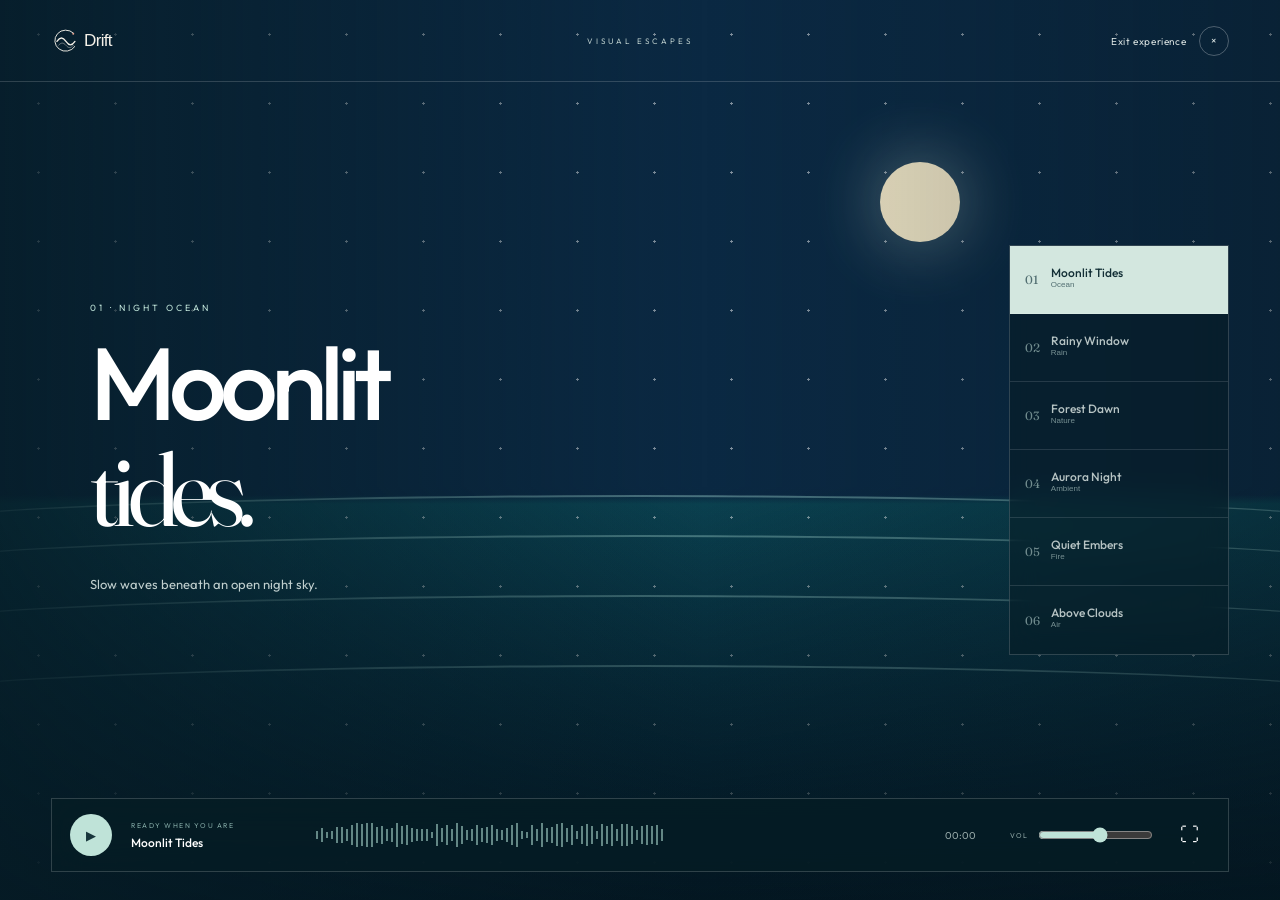
==== html/visuals.html @ d445bed1 "Fix Visual Escape controls and capitalize Drift branding" ====
<!doctype html>
<html lang="en">
<head>
  <meta charset="UTF-8" />
  <meta name="viewport" content="width=device-width, initial-scale=1" />
  <meta name="theme-color" content="#071f27" />
  <title>Visual Escapes — Drift</title>
  <meta name="description" content="Immersive moving scenes paired with calming generative audio." />
  <link rel="icon" href="../assets/drift-mark.svg" type="image/svg+xml" />
  <link rel="preconnect" href="https://fonts.googleapis.com">
  <link rel="preconnect" href="https://fonts.gstatic.com" crossorigin>
  <link href="https://fonts.googleapis.com/css2?family=Fraunces:opsz,wght@9..144,400;9..144,500&family=Outfit:wght@400;500;600&display=swap" rel="stylesheet">
  <link rel="stylesheet" href="../css/visuals.css?v=2" />
</head>
<body>
  <main class="escape" id="escape">
    <div class="scene ocean active" data-scene="ocean"><div class="moon"></div><div class="sea"><i></i><i></i><i></i><i></i></div><div class="stars"></div></div>
    <div class="scene rain" data-scene="rain"><div class="window"></div><div class="rainfall"></div><div class="lamp"></div></div>
    <div class="scene forest" data-scene="forest"><div class="sun"></div><div class="trees back"></div><div class="trees front"></div><div class="mist"></div></div>
    <div class="scene aurora" data-scene="aurora"><div class="aurora-band a1"></div><div class="aurora-band a2"></div><div class="mountains"></div></div>
    <div class="scene embers" data-scene="embers"><div class="fire"><i></i><i></i><i></i></div><div class="sparks"></div></div>
    <div class="scene clouds" data-scene="clouds"><div class="cloud c1"></div><div class="cloud c2"></div><div class="cloud c3"></div></div>
    <div class="scene-shade"></div>

    <header>
      <a href="index.html" class="logo"><img src="../assets/drift-logo.svg" alt="Drift" /></a>
      <span class="page-label">VISUAL ESCAPES</span>
      <a href="index.html#library" class="exit">Exit experience <span>×</span></a>
    </header>

    <section class="scene-copy">
      <span class="eyebrow" id="sceneNumber">01 · NIGHT OCEAN</span>
      <h1 id="sceneTitle">Moonlit<br><em>tides.</em></h1>
      <p id="sceneDescription">Slow waves beneath an open night sky.</p>
    </section>

    <aside class="scene-picker" aria-label="Choose a visual escape">
      <button class="scene-option active" data-target="ocean"><span>01</span><strong>Moonlit Tides</strong><small>Ocean</small></button>
      <button class="scene-option" data-target="rain"><span>02</span><strong>Rainy Window</strong><small>Rain</small></button>
      <button class="scene-option" data-target="forest"><span>03</span><strong>Forest Dawn</strong><small>Nature</small></button>
      <button class="scene-option" data-target="aurora"><span>04</span><strong>Aurora Night</strong><small>Ambient</small></button>
      <button class="scene-option" data-target="embers"><span>05</span><strong>Quiet Embers</strong><small>Fire</small></button>
      <button class="scene-option" data-target="clouds"><span>06</span><strong>Above Clouds</strong><small>Air</small></button>
    </aside>

    <div class="escape-controls">
      <button id="playVisual" class="main-play" aria-label="Play sound">▶</button>
      <div class="track"><span id="trackState">READY WHEN YOU ARE</span><strong id="trackName">Moonlit Tides</strong></div>
      <div class="visual-wave" id="visualWave"></div>
      <span class="session-time" id="sessionTime">00:00</span>
      <label class="volume-label">VOL <input id="visualVolume" type="range" min="0" max="1" step=".01" value=".55" /></label>
      <button id="fullscreen" class="utility" aria-label="Fullscreen">⛶</button>
    </div>
  </main>
  <script src="../js/visuals.js?v=2"></script>
</body>
</html>
---- css/visuals.css ----
:root{--cream:#f4f0e8;--mint:#bfe3d8}*{box-sizing:border-box}html,body{margin:0;width:100%;height:100%;overflow:hidden;background:#071f27;font-family:Outfit,sans-serif}.escape{position:relative;width:100%;height:100%;min-height:620px;color:white;overflow:hidden}.scene,.scene-shade{position:absolute;inset:0}.scene{opacity:0;transform:scale(1.04);transition:opacity 1.2s,transform 7s;background:#102d3c}.scene.active{opacity:1;transform:scale(1)}.scene-shade{z-index:3;background:linear-gradient(90deg,#061c26c9,transparent 55%,#06161f5c),linear-gradient(0deg,#03151dcc,transparent 46%);pointer-events:none}header{position:absolute;z-index:10;left:0;right:0;top:0;height:82px;padding:0 4vw;display:grid;grid-template-columns:1fr auto 1fr;align-items:center;border-bottom:1px solid #ffffff29}.logo img{width:112px;display:block}.page-label{font-size:8px;letter-spacing:3px;color:#b9ccca}.exit{justify-self:end;color:#d6dfde;text-decoration:none;font-size:10px;letter-spacing:.6px}.exit span{display:inline-grid;place-items:center;width:30px;height:30px;border:1px solid #ffffff45;border-radius:50%;margin-left:10px}.scene-copy{position:absolute;z-index:6;left:7vw;top:50%;transform:translateY(-50%)}.eyebrow{font-size:9px;letter-spacing:3px;color:var(--mint)}h1{font:500 clamp(60px,8vw,112px)/.85 Outfit,sans-serif;letter-spacing:-7px;margin:24px 0}h1 em{font:400 1em Fraunces,Georgia,serif}.scene-copy p{font-size:13px;color:#c0cfce}.scene-picker{position:absolute;z-index:7;right:4vw;top:50%;transform:translateY(-50%);width:220px;border:1px solid #ffffff2b;background:#061d258c;backdrop-filter:blur(14px)}.scene-option{width:100%;height:68px;padding:0 15px;display:grid;grid-template-columns:26px 1fr;grid-template-rows:1fr 1fr;text-align:left;align-items:end;border:0;border-bottom:1px solid #ffffff1f;background:none;color:#b7c4c4;cursor:pointer;transition:.25s}.scene-option:last-child{border-bottom:0}.scene-option span{grid-row:1/3;align-self:center;font:400 12px Fraunces;color:#718c8e}.scene-option strong{font:500 12px Outfit}.scene-option small{align-self:start;font-size:8px;color:#799294}.scene-option.active{background:#d3e7df;color:#132f36}.scene-option.active span,.scene-option.active small{color:#506d70}.escape-controls{position:absolute;z-index:9;left:4vw;right:4vw;bottom:28px;height:74px;padding:0 18px;display:grid;grid-template-columns:46px 170px 1fr 50px 145px 40px;gap:15px;align-items:center;background:#061d25c7;border:1px solid #ffffff2c;backdrop-filter:blur(18px)}.main-play{width:42px;height:42px;border:0;border-radius:50%;background:var(--mint);color:#17353b}.track{display:grid}.track span{font-size:7px;letter-spacing:1.5px;color:#81a7a3}.track strong{font:500 12px Outfit;margin-top:5px}.visual-wave{height:26px;display:flex;align-items:center;gap:3px;overflow:hidden}.visual-wave i{width:2px;height:var(--h);background:#8cb5b0;opacity:.7}.playing .visual-wave i{animation:wave .8s ease-in-out infinite alternate;animation-delay:var(--d)}@keyframes wave{to{height:4px}}.session-time{font-size:10px;color:#97aaa9}.volume-label{font-size:7px;letter-spacing:1px;color:#8da5a4;display:flex;align-items:center;gap:8px}.volume-label input{width:100%;accent-color:#bfe3d8}.utility{border:0;background:none;color:white;font-size:19px}.ocean{background:linear-gradient(#0b2943 0 55%,#0b4251 56%,#061f34)}.moon{position:absolute;width:80px;height:80px;border-radius:50%;background:#f2e7c7;right:25%;top:18%;box-shadow:0 0 70px #d8ebdf75}.sea{position:absolute;inset:55% 0 0;overflow:hidden}.sea i{position:absolute;left:-10%;width:120%;height:70px;border-top:2px solid #a2d7d26b;border-radius:50%;animation:tide 5s ease-in-out infinite alternate}.sea i:nth-child(2){top:40px;animation-delay:-2s}.sea i:nth-child(3){top:100px;animation-delay:-3s}.sea i:nth-child(4){top:170px;animation-delay:-1s}@keyframes tide{to{transform:translateX(7%) translateY(12px)}}.stars,.stars:before{position:absolute;inset:0;content:"";background-image:radial-gradient(#fff 0 1px,transparent 1.5px);background-size:77px 69px;opacity:.5}.rain{background:linear-gradient(120deg,#162a37,#33444c)}.window{position:absolute;inset:8% 12%;border:8px solid #17272d;box-shadow:inset 0 0 100px #071b22}.rainfall{position:absolute;inset:-30%;background:repeating-linear-gradient(105deg,transparent 0 23px,#d9edf044 24px 25px,transparent 26px 48px);animation:rain 1s linear infinite}@keyframes rain{to{transform:translate(50px,130px)}}.lamp{position:absolute;right:18%;bottom:20%;width:120px;height:120px;border-radius:50%;background:#efb87055;filter:blur(22px)}.forest{background:linear-gradient(#a8c5bd,#d8c9a2 45%,#365b4d)}.sun{position:absolute;left:25%;top:20%;width:100px;height:100px;border-radius:50%;background:#fae5b3;box-shadow:0 0 80px #ffe8ad}.trees{position:absolute;inset:30% 0 0;background:repeating-linear-gradient(75deg,transparent 0 55px,#214b3a 56px 65px,transparent 66px 105px);clip-path:polygon(0 100%,0 50%,10% 10%,16% 58%,28% 0,35% 55%,48% 12%,57% 60%,68% 4%,75% 55%,89% 15%,100% 50%,100% 100%)}.trees.front{inset:45% 0 0;background-color:#173d36;opacity:.82}.mist{position:absolute;left:-10%;right:-10%;bottom:25%;height:90px;background:#e6e7d56e;filter:blur(28px);animation:mist 9s ease-in-out infinite alternate}@keyframes mist{to{transform:translateX(10%)}}.aurora{background:linear-gradient(#071531,#112443 55%,#0d2533)}.aurora-band{position:absolute;width:80%;height:45%;left:10%;top:8%;border-radius:50%;filter:blur(24px);transform:skewX(-20deg);animation:aurora 6s ease-in-out infinite alternate}.a1{background:linear-gradient(100deg,transparent,#55e0b68f,#9b8de59c,transparent)}.a2{top:20%;left:25%;animation-delay:-3s;background:linear-gradient(90deg,transparent,#61b9d98c,#79d69c80,transparent)}@keyframes aurora{to{transform:skewX(15deg) translateY(30px)}}.mountains{position:absolute;inset:55% 0 0;background:#071b28;clip-path:polygon(0 45%,15% 10%,27% 55%,43% 0,61% 60%,78% 16%,100% 62%,100% 100%,0 100%)}.embers{background:radial-gradient(circle at 50% 80%,#8d3e27,#241c1d 38%,#0e1720 72%)}.fire{position:absolute;left:50%;bottom:12%;transform:translateX(-50%);width:180px;height:230px}.fire i{position:absolute;bottom:0;left:40px;width:100px;height:190px;border-radius:55% 45% 58% 42%;background:linear-gradient(#ffd889,#d94f2f);filter:blur(5px);animation:flame 1.1s ease-in-out infinite alternate;transform-origin:bottom}.fire i:nth-child(2){left:15px;height:130px;animation-delay:-.5s}.fire i:nth-child(3){left:80px;height:155px;animation-delay:-.8s}@keyframes flame{to{transform:scaleX(.75) rotate(5deg);height:160px}}.clouds{background:linear-gradient(#628da4,#c5d2cf 60%,#e8d7bc)}.cloud{position:absolute;width:420px;height:130px;border-radius:50%;background:#f1f1e9c7;filter:blur(10px);animation:cloud 16s linear infinite}.c1{top:20%;left:-20%}.c2{top:48%;left:30%;animation-duration:22s}.c3{top:65%;left:75%;animation-duration:18s}@keyframes cloud{to{transform:translateX(120vw)}}
@media(max-width:800px){header{padding:0 18px}.page-label{display:none}.scene-copy{left:24px;top:40%}h1{font-size:62px;letter-spacing:-4px}.scene-picker{left:18px;right:18px;top:auto;bottom:112px;width:auto;display:flex;overflow-x:auto;transform:none}.scene-option{min-width:145px;border-right:1px solid #ffffff1f}.escape-controls{left:0;right:0;bottom:0;height:86px;border-left:0;border-right:0;border-bottom:0;grid-template-columns:46px 1fr 45px 36px;padding:0 14px}.visual-wave,.volume-label{display:none}}@media(max-width:450px){.exit{font-size:0}.scene-copy{top:34%}.scene-copy p{max-width:260px}.scene-picker{bottom:86px}.scene-option{min-width:130px;height:62px}.session-time{display:none}.escape-controls{grid-template-columns:44px 1fr 36px}.track strong{font-size:11px}}
@media(prefers-reduced-motion:reduce){*,*:before,*:after{animation-duration:.01ms!important;animation-iteration-count:1!important}.scene{transition:none}}
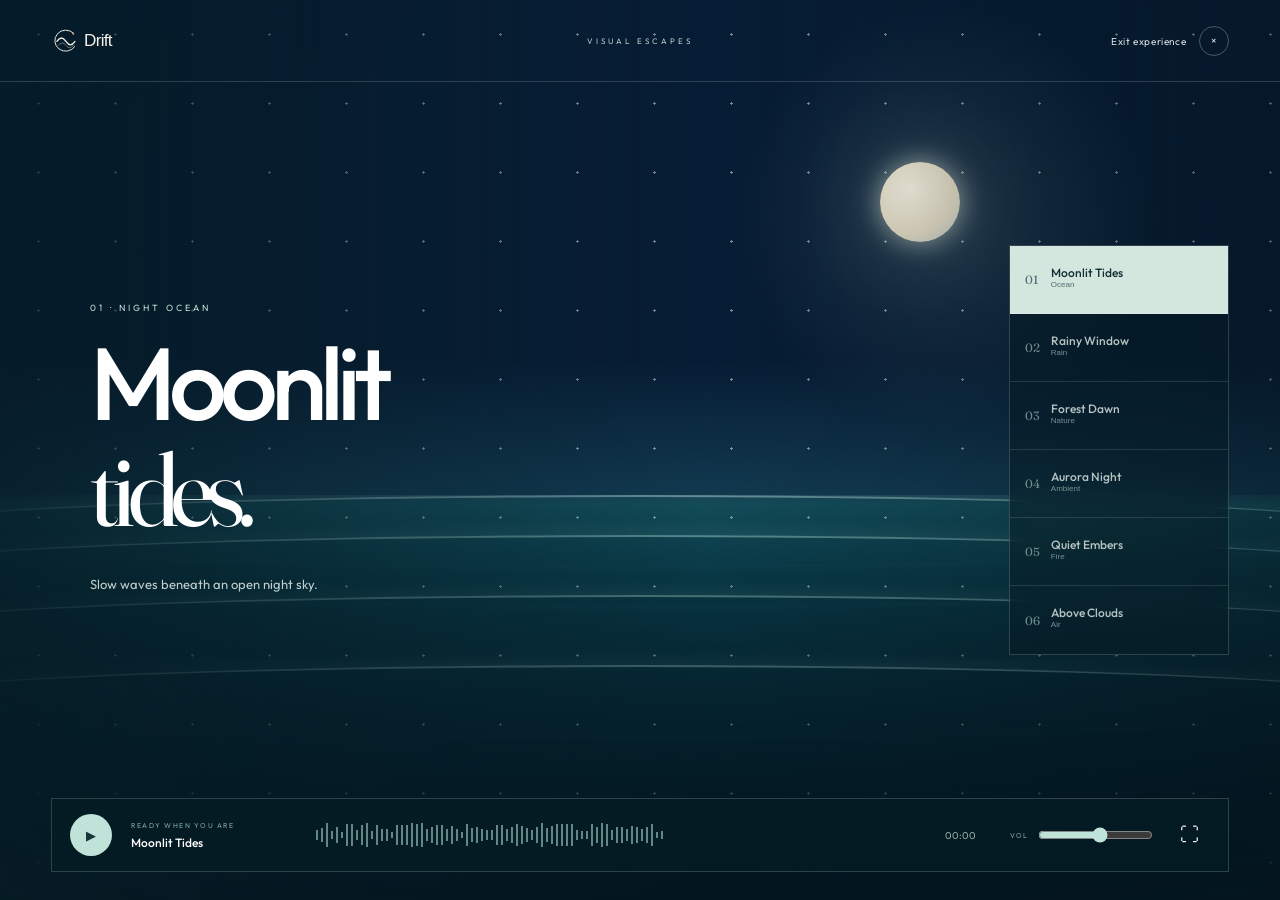
==== commit ac3f094b: "Add subtle realism to Visual Escape scenes" ====
--- a/html/visuals.html
+++ b/html/visuals.html
@@ -10,7 +10,7 @@
   <link rel="preconnect" href="https://fonts.googleapis.com">
   <link rel="preconnect" href="https://fonts.gstatic.com" crossorigin>
   <link href="https://fonts.googleapis.com/css2?family=Fraunces:opsz,wght@9..144,400;9..144,500&family=Outfit:wght@400;500;600&display=swap" rel="stylesheet">
-  <link rel="stylesheet" href="../css/visuals.css?v=2" />
+  <link rel="stylesheet" href="../css/visuals.css?v=3" />
 </head>
 <body>
   <main class="escape" id="escape">
--- a/css/visuals.css
+++ b/css/visuals.css
@@ -1,3 +1,69 @@
 :root{--cream:#f4f0e8;--mint:#bfe3d8}*{box-sizing:border-box}html,body{margin:0;width:100%;height:100%;overflow:hidden;background:#071f27;font-family:Outfit,sans-serif}.escape{position:relative;width:100%;height:100%;min-height:620px;color:white;overflow:hidden}.scene,.scene-shade{position:absolute;inset:0}.scene{opacity:0;transform:scale(1.04);transition:opacity 1.2s,transform 7s;background:#102d3c}.scene.active{opacity:1;transform:scale(1)}.scene-shade{z-index:3;background:linear-gradient(90deg,#061c26c9,transparent 55%,#06161f5c),linear-gradient(0deg,#03151dcc,transparent 46%);pointer-events:none}header{position:absolute;z-index:10;left:0;right:0;top:0;height:82px;padding:0 4vw;display:grid;grid-template-columns:1fr auto 1fr;align-items:center;border-bottom:1px solid #ffffff29}.logo img{width:112px;display:block}.page-label{font-size:8px;letter-spacing:3px;color:#b9ccca}.exit{justify-self:end;color:#d6dfde;text-decoration:none;font-size:10px;letter-spacing:.6px}.exit span{display:inline-grid;place-items:center;width:30px;height:30px;border:1px solid #ffffff45;border-radius:50%;margin-left:10px}.scene-copy{position:absolute;z-index:6;left:7vw;top:50%;transform:translateY(-50%)}.eyebrow{font-size:9px;letter-spacing:3px;color:var(--mint)}h1{font:500 clamp(60px,8vw,112px)/.85 Outfit,sans-serif;letter-spacing:-7px;margin:24px 0}h1 em{font:400 1em Fraunces,Georgia,serif}.scene-copy p{font-size:13px;color:#c0cfce}.scene-picker{position:absolute;z-index:7;right:4vw;top:50%;transform:translateY(-50%);width:220px;border:1px solid #ffffff2b;background:#061d258c;backdrop-filter:blur(14px)}.scene-option{width:100%;height:68px;padding:0 15px;display:grid;grid-template-columns:26px 1fr;grid-template-rows:1fr 1fr;text-align:left;align-items:end;border:0;border-bottom:1px solid #ffffff1f;background:none;color:#b7c4c4;cursor:pointer;transition:.25s}.scene-option:last-child{border-bottom:0}.scene-option span{grid-row:1/3;align-self:center;font:400 12px Fraunces;color:#718c8e}.scene-option strong{font:500 12px Outfit}.scene-option small{align-self:start;font-size:8px;color:#799294}.scene-option.active{background:#d3e7df;color:#132f36}.scene-option.active span,.scene-option.active small{color:#506d70}.escape-controls{position:absolute;z-index:9;left:4vw;right:4vw;bottom:28px;height:74px;padding:0 18px;display:grid;grid-template-columns:46px 170px 1fr 50px 145px 40px;gap:15px;align-items:center;background:#061d25c7;border:1px solid #ffffff2c;backdrop-filter:blur(18px)}.main-play{width:42px;height:42px;border:0;border-radius:50%;background:var(--mint);color:#17353b}.track{display:grid}.track span{font-size:7px;letter-spacing:1.5px;color:#81a7a3}.track strong{font:500 12px Outfit;margin-top:5px}.visual-wave{height:26px;display:flex;align-items:center;gap:3px;overflow:hidden}.visual-wave i{width:2px;height:var(--h);background:#8cb5b0;opacity:.7}.playing .visual-wave i{animation:wave .8s ease-in-out infinite alternate;animation-delay:var(--d)}@keyframes wave{to{height:4px}}.session-time{font-size:10px;color:#97aaa9}.volume-label{font-size:7px;letter-spacing:1px;color:#8da5a4;display:flex;align-items:center;gap:8px}.volume-label input{width:100%;accent-color:#bfe3d8}.utility{border:0;background:none;color:white;font-size:19px}.ocean{background:linear-gradient(#0b2943 0 55%,#0b4251 56%,#061f34)}.moon{position:absolute;width:80px;height:80px;border-radius:50%;background:#f2e7c7;right:25%;top:18%;box-shadow:0 0 70px #d8ebdf75}.sea{position:absolute;inset:55% 0 0;overflow:hidden}.sea i{position:absolute;left:-10%;width:120%;height:70px;border-top:2px solid #a2d7d26b;border-radius:50%;animation:tide 5s ease-in-out infinite alternate}.sea i:nth-child(2){top:40px;animation-delay:-2s}.sea i:nth-child(3){top:100px;animation-delay:-3s}.sea i:nth-child(4){top:170px;animation-delay:-1s}@keyframes tide{to{transform:translateX(7%) translateY(12px)}}.stars,.stars:before{position:absolute;inset:0;content:"";background-image:radial-gradient(#fff 0 1px,transparent 1.5px);background-size:77px 69px;opacity:.5}.rain{background:linear-gradient(120deg,#162a37,#33444c)}.window{position:absolute;inset:8% 12%;border:8px solid #17272d;box-shadow:inset 0 0 100px #071b22}.rainfall{position:absolute;inset:-30%;background:repeating-linear-gradient(105deg,transparent 0 23px,#d9edf044 24px 25px,transparent 26px 48px);animation:rain 1s linear infinite}@keyframes rain{to{transform:translate(50px,130px)}}.lamp{position:absolute;right:18%;bottom:20%;width:120px;height:120px;border-radius:50%;background:#efb87055;filter:blur(22px)}.forest{background:linear-gradient(#a8c5bd,#d8c9a2 45%,#365b4d)}.sun{position:absolute;left:25%;top:20%;width:100px;height:100px;border-radius:50%;background:#fae5b3;box-shadow:0 0 80px #ffe8ad}.trees{position:absolute;inset:30% 0 0;background:repeating-linear-gradient(75deg,transparent 0 55px,#214b3a 56px 65px,transparent 66px 105px);clip-path:polygon(0 100%,0 50%,10% 10%,16% 58%,28% 0,35% 55%,48% 12%,57% 60%,68% 4%,75% 55%,89% 15%,100% 50%,100% 100%)}.trees.front{inset:45% 0 0;background-color:#173d36;opacity:.82}.mist{position:absolute;left:-10%;right:-10%;bottom:25%;height:90px;background:#e6e7d56e;filter:blur(28px);animation:mist 9s ease-in-out infinite alternate}@keyframes mist{to{transform:translateX(10%)}}.aurora{background:linear-gradient(#071531,#112443 55%,#0d2533)}.aurora-band{position:absolute;width:80%;height:45%;left:10%;top:8%;border-radius:50%;filter:blur(24px);transform:skewX(-20deg);animation:aurora 6s ease-in-out infinite alternate}.a1{background:linear-gradient(100deg,transparent,#55e0b68f,#9b8de59c,transparent)}.a2{top:20%;left:25%;animation-delay:-3s;background:linear-gradient(90deg,transparent,#61b9d98c,#79d69c80,transparent)}@keyframes aurora{to{transform:skewX(15deg) translateY(30px)}}.mountains{position:absolute;inset:55% 0 0;background:#071b28;clip-path:polygon(0 45%,15% 10%,27% 55%,43% 0,61% 60%,78% 16%,100% 62%,100% 100%,0 100%)}.embers{background:radial-gradient(circle at 50% 80%,#8d3e27,#241c1d 38%,#0e1720 72%)}.fire{position:absolute;left:50%;bottom:12%;transform:translateX(-50%);width:180px;height:230px}.fire i{position:absolute;bottom:0;left:40px;width:100px;height:190px;border-radius:55% 45% 58% 42%;background:linear-gradient(#ffd889,#d94f2f);filter:blur(5px);animation:flame 1.1s ease-in-out infinite alternate;transform-origin:bottom}.fire i:nth-child(2){left:15px;height:130px;animation-delay:-.5s}.fire i:nth-child(3){left:80px;height:155px;animation-delay:-.8s}@keyframes flame{to{transform:scaleX(.75) rotate(5deg);height:160px}}.clouds{background:linear-gradient(#628da4,#c5d2cf 60%,#e8d7bc)}.cloud{position:absolute;width:420px;height:130px;border-radius:50%;background:#f1f1e9c7;filter:blur(10px);animation:cloud 16s linear infinite}.c1{top:20%;left:-20%}.c2{top:48%;left:30%;animation-duration:22s}.c3{top:65%;left:75%;animation-duration:18s}@keyframes cloud{to{transform:translateX(120vw)}}
 @media(max-width:800px){header{padding:0 18px}.page-label{display:none}.scene-copy{left:24px;top:40%}h1{font-size:62px;letter-spacing:-4px}.scene-picker{left:18px;right:18px;top:auto;bottom:112px;width:auto;display:flex;overflow-x:auto;transform:none}.scene-option{min-width:145px;border-right:1px solid #ffffff1f}.escape-controls{left:0;right:0;bottom:0;height:86px;border-left:0;border-right:0;border-bottom:0;grid-template-columns:46px 1fr 45px 36px;padding:0 14px}.visual-wave,.volume-label{display:none}}@media(max-width:450px){.exit{font-size:0}.scene-copy{top:34%}.scene-copy p{max-width:260px}.scene-picker{bottom:86px}.scene-option{min-width:130px;height:62px}.session-time{display:none}.escape-controls{grid-template-columns:44px 1fr 36px}.track strong{font-size:11px}}
+
+/* Subtle realism pass: atmospheric depth without losing the illustrated style */
+.scene::after {
+  content: "";
+  position: absolute;
+  inset: 0;
+  pointer-events: none;
+  background:
+    radial-gradient(circle at 50% 35%, transparent 0 38%, #02151c38 100%),
+    linear-gradient(115deg, #ffffff0a, transparent 28% 72%, #00121824);
+  mix-blend-mode: soft-light;
+}
+.ocean {
+  background:
+    radial-gradient(circle at 74% 24%, #d7e9df20, transparent 18%),
+    linear-gradient(#071d35 0 40%, #123a50 55%, #0b4653 56%, #031c2d 100%);
+}
+.moon {
+  background: radial-gradient(circle at 38% 34%, #fff9e8, #e8dfc7 62%, #b9c9c3);
+  box-shadow: 0 0 28px #eef7e8a8, 0 0 100px #b8d9cf55;
+}
+.sea {
+  background: linear-gradient(180deg, #69a5ad18, transparent 22%, #0019234a 100%);
+}
+.sea i {
+  border-top-color: #c3eeea70;
+  box-shadow: 0 -5px 16px #9bd6d21f;
+}
+.rain {
+  background:
+    radial-gradient(circle at 74% 73%, #d5a7652f, transparent 16%),
+    linear-gradient(120deg, #101e29, #43525a 48%, #1b3038);
+}
+.window {
+  border-color: #122329;
+  box-shadow: inset 0 0 120px #06151bbd, 0 18px 55px #020b0f66;
+}
+.rainfall {
+  opacity: .78;
+  filter: blur(.35px);
+}
+.forest {
+  background:
+    radial-gradient(circle at 25% 22%, #fff2bdcc, transparent 13%),
+    linear-gradient(#9bbab4, #d7cba8 43%, #4d705e 70%, #193d34);
+}
+.trees.back { filter: blur(1.2px); opacity: .78; }
+.trees.front { filter: drop-shadow(0 10px 14px #102d2670); }
+.aurora {
+  background:
+    radial-gradient(ellipse at 50% 110%, #31566b55, transparent 48%),
+    linear-gradient(#050d24, #10223d 58%, #0a1d29);
+}
+.aurora-band { opacity: .82; filter: blur(30px); }
+.embers {
+  background:
+    radial-gradient(ellipse at 50% 92%, #d16b3d7a, transparent 22%),
+    radial-gradient(circle at 50% 80%, #743621, #241b1d 38%, #09131b 74%);
+}
+.fire { filter: drop-shadow(0 0 32px #ed754b80); }
+.clouds {
+  background:
+    radial-gradient(circle at 74% 20%, #fff1c48c, transparent 17%),
+    linear-gradient(#597f96, #aebfc0 55%, #e3d2b8);
+}
+.cloud { opacity: .82; box-shadow: 0 22px 45px #536d7b24; }
 @media(prefers-reduced-motion:reduce){*,*:before,*:after{animation-duration:.01ms!important;animation-iteration-count:1!important}.scene{transition:none}}
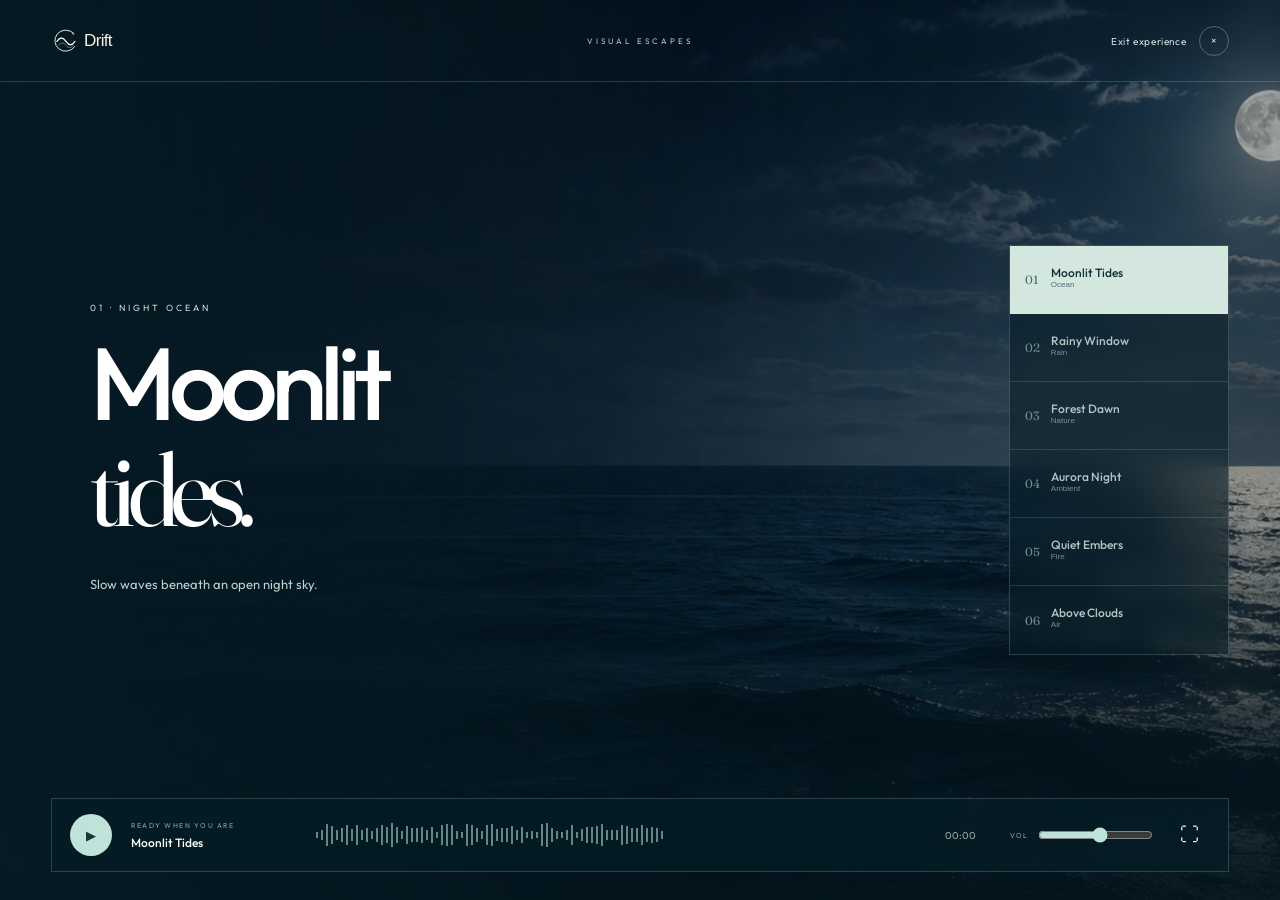
==== commit 26809815: "Improve visual escape scenes" ====
--- a/html/visuals.html
+++ b/html/visuals.html
@@ -10,7 +10,7 @@
   <link rel="preconnect" href="https://fonts.googleapis.com">
   <link rel="preconnect" href="https://fonts.gstatic.com" crossorigin>
   <link href="https://fonts.googleapis.com/css2?family=Fraunces:opsz,wght@9..144,400;9..144,500&family=Outfit:wght@400;500;600&display=swap" rel="stylesheet">
-  <link rel="stylesheet" href="../css/visuals.css?v=3" />
+  <link rel="stylesheet" href="../css/visuals.css?v=6" />
 </head>
 <body>
   <main class="escape" id="escape">
--- a/css/visuals.css
+++ b/css/visuals.css
@@ -67,3 +67,67 @@
 }
 .cloud { opacity: .82; box-shadow: 0 22px 45px #536d7b24; }
 @media(prefers-reduced-motion:reduce){*,*:before,*:after{animation-duration:.01ms!important;animation-iteration-count:1!important}.scene{transition:none}}
+
+/* Keep the rain on its own compositor layer and make each loop join seamlessly. */
+.rainfall {
+  animation-duration: .9s;
+  filter: none;
+  will-change: transform;
+  transform: translateZ(0);
+  backface-visibility: hidden;
+  contain: paint;
+}
+@keyframes rain {
+  to { transform: translate3d(14.85px, 130px, 0); }
+}
+
+/* Cinematic visual-escape artwork. The original CSS elements remain as subtle
+   motion layers, while the generated photography provides texture and depth. */
+.scene {
+  background-position: center;
+  background-repeat: no-repeat;
+  background-size: cover;
+  transition: opacity 1.2s ease, transform 16s ease-out;
+}
+.ocean { background-image: url("../assets/visual-escapes/moonlit-ocean.png"); }
+.rain { background-image: url("../assets/visual-escapes/rainy-window.png"); }
+.forest { background-image: url("../assets/visual-escapes/forest-dawn.png"); }
+.aurora { background-image: url("../assets/visual-escapes/aurora-night.png"); }
+.embers { background-image: url("../assets/visual-escapes/quiet-embers.png"); }
+.clouds { background-image: url("../assets/visual-escapes/above-clouds.png"); }
+
+.scene::after {
+  z-index: 2;
+  background:
+    linear-gradient(90deg, #03131dbc 0%, #0618205e 34%, transparent 68%),
+    linear-gradient(0deg, #020d13a8 0%, transparent 42%);
+  mix-blend-mode: normal;
+}
+.moon, .stars, .window, .lamp, .sun, .trees, .trees.back, .trees.front, .mountains { opacity: 0; }
+.sea { opacity: .13; mix-blend-mode: screen; }
+.rainfall { opacity: .18; mix-blend-mode: screen; }
+.aurora-band { opacity: .12; mix-blend-mode: screen; }
+.fire { opacity: .16; mix-blend-mode: screen; }
+.cloud { opacity: .08; mix-blend-mode: screen; }
+.mist { opacity: .14; }
+
+@media (max-width: 800px) {
+  .scene { background-position: 62% center; }
+  .rain, .embers { background-position: 70% center; }
+}
+
+/* Fullscreen is a distraction-free viewing mode. Press Escape to leave it. */
+.escape:fullscreen,
+.escape:-webkit-full-screen {
+  cursor: none;
+}
+.escape:fullscreen > :not(.scene),
+.escape:-webkit-full-screen > :not(.scene) {
+  opacity: 0;
+  visibility: hidden;
+  pointer-events: none;
+}
+.escape:fullscreen .scene::after,
+.escape:-webkit-full-screen .scene::after {
+  opacity: 0;
+}
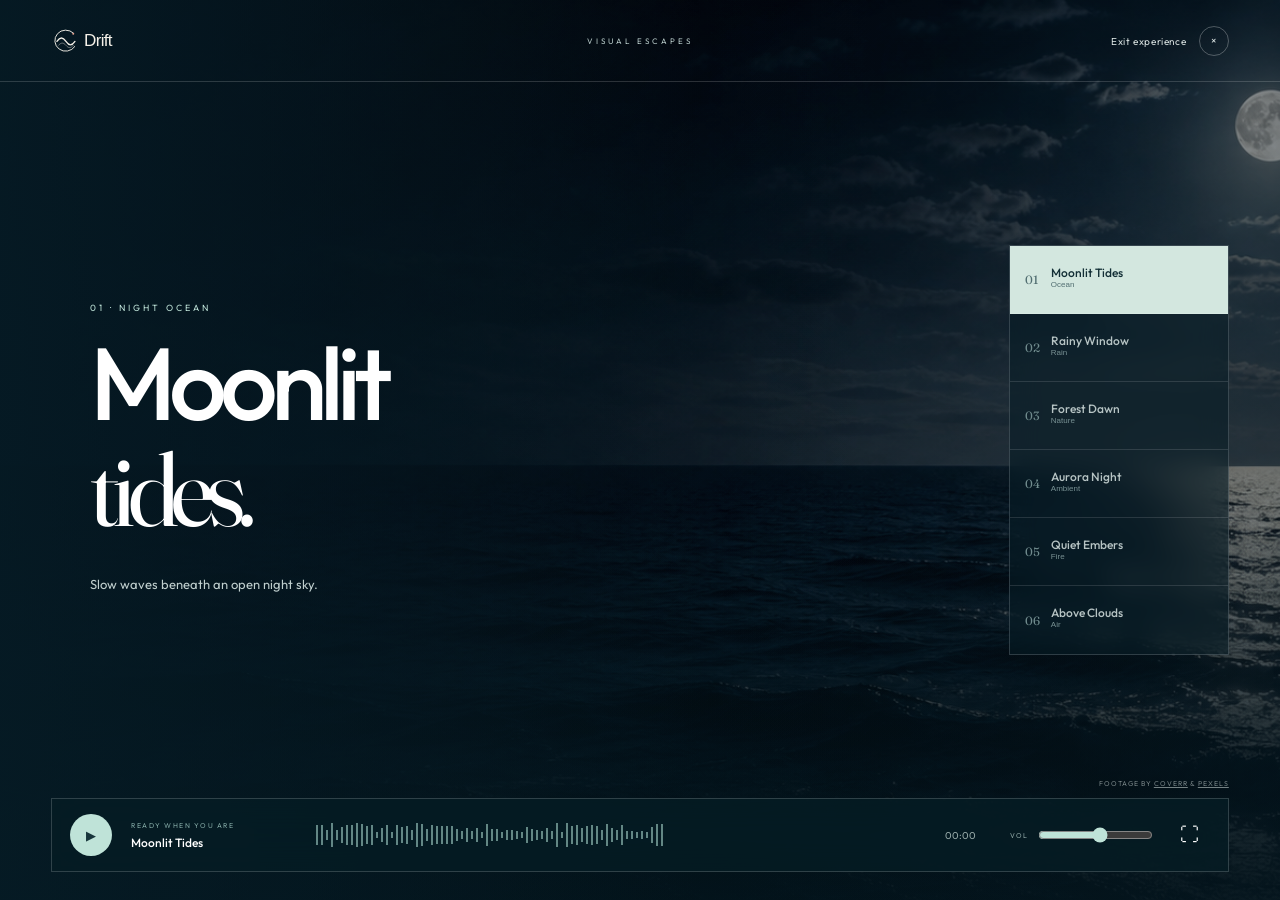
==== commit 21a0acd3: "Add seamless visual escape videos" ====
--- a/html/visuals.html
+++ b/html/visuals.html
@@ -10,16 +10,16 @@
   <link rel="preconnect" href="https://fonts.googleapis.com">
   <link rel="preconnect" href="https://fonts.gstatic.com" crossorigin>
   <link href="https://fonts.googleapis.com/css2?family=Fraunces:opsz,wght@9..144,400;9..144,500&family=Outfit:wght@400;500;600&display=swap" rel="stylesheet">
-  <link rel="stylesheet" href="../css/visuals.css?v=6" />
+  <link rel="stylesheet" href="../css/visuals.css?v=7" />
 </head>
 <body>
   <main class="escape" id="escape">
-    <div class="scene ocean active" data-scene="ocean"><div class="moon"></div><div class="sea"><i></i><i></i><i></i><i></i></div><div class="stars"></div></div>
-    <div class="scene rain" data-scene="rain"><div class="window"></div><div class="rainfall"></div><div class="lamp"></div></div>
-    <div class="scene forest" data-scene="forest"><div class="sun"></div><div class="trees back"></div><div class="trees front"></div><div class="mist"></div></div>
-    <div class="scene aurora" data-scene="aurora"><div class="aurora-band a1"></div><div class="aurora-band a2"></div><div class="mountains"></div></div>
-    <div class="scene embers" data-scene="embers"><div class="fire"><i></i><i></i><i></i></div><div class="sparks"></div></div>
-    <div class="scene clouds" data-scene="clouds"><div class="cloud c1"></div><div class="cloud c2"></div><div class="cloud c3"></div></div>
+    <div class="scene ocean active" data-scene="ocean"><video class="scene-video" muted loop playsinline autoplay preload="auto" poster="../assets/visual-escapes/moonlit-ocean.png"><source src="../assets/videos/ocean.mp4" type="video/mp4"></video></div>
+    <div class="scene rain" data-scene="rain"><video class="scene-video" muted loop playsinline preload="none" poster="../assets/visual-escapes/rainy-window.png"><source src="../assets/videos/rain.mp4" type="video/mp4"></video></div>
+    <div class="scene forest" data-scene="forest"><video class="scene-video" muted loop playsinline preload="none" poster="../assets/visual-escapes/forest-dawn.png"><source src="../assets/videos/forest.mp4" type="video/mp4"></video></div>
+    <div class="scene aurora" data-scene="aurora"><video class="scene-video" muted loop playsinline preload="none" poster="../assets/visual-escapes/aurora-night.png"><source src="../assets/videos/aurora.mp4" type="video/mp4"></video></div>
+    <div class="scene embers" data-scene="embers"><video class="scene-video" muted loop playsinline preload="none" poster="../assets/visual-escapes/quiet-embers.png"><source src="../assets/videos/embers.mp4" type="video/mp4"></video></div>
+    <div class="scene clouds" data-scene="clouds"><video class="scene-video" muted loop playsinline preload="none" poster="../assets/visual-escapes/above-clouds.png"><source src="../assets/videos/clouds.mp4" type="video/mp4"></video></div>
     <div class="scene-shade"></div>
 
     <header>
@@ -51,7 +51,8 @@
       <label class="volume-label">VOL <input id="visualVolume" type="range" min="0" max="1" step=".01" value=".55" /></label>
       <button id="fullscreen" class="utility" aria-label="Fullscreen">⛶</button>
     </div>
+    <span class="footage-credit">Footage by <a href="https://coverr.co/" target="_blank" rel="noopener">Coverr</a> &amp; <a href="https://www.pexels.com/video/mountain-and-aurora-borealis-11860943/" target="_blank" rel="noopener">Pexels</a></span>
   </main>
-  <script src="../js/visuals.js?v=2"></script>
+  <script src="../js/visuals.js?v=5"></script>
 </body>
 </html>
--- a/css/visuals.css
+++ b/css/visuals.css
@@ -89,6 +89,35 @@
   background-size: cover;
   transition: opacity 1.2s ease, transform 16s ease-out;
 }
+.scene-video {
+  position: absolute;
+  inset: 0;
+  width: 100%;
+  height: 100%;
+  object-fit: cover;
+  object-position: center;
+  background: #071f27;
+}
+.scene,
+.scene.active { transform: none; }
+.ocean .scene-video { filter: brightness(.76) contrast(1.08) saturate(.78); }
+.rain .scene-video { filter: brightness(.72) contrast(1.06) saturate(.72) hue-rotate(5deg); }
+.forest .scene-video { filter: brightness(.76) contrast(1.04) saturate(.82); }
+.aurora .scene-video { filter: brightness(.78) contrast(1.08) saturate(.82); }
+.embers .scene-video { filter: brightness(.72) contrast(1.08) saturate(.86); }
+.clouds .scene-video { filter: brightness(.72) contrast(1.04) saturate(.7); }
+.footage-credit {
+  position: absolute;
+  z-index: 8;
+  right: 4vw;
+  bottom: 112px;
+  color: #d4e0de8a;
+  font-size: 7px;
+  letter-spacing: 1px;
+  text-decoration: none;
+  text-transform: uppercase;
+}
+.footage-credit a { color: inherit; }
 .ocean { background-image: url("../assets/visual-escapes/moonlit-ocean.png"); }
 .rain { background-image: url("../assets/visual-escapes/rainy-window.png"); }
 .forest { background-image: url("../assets/visual-escapes/forest-dawn.png"); }
@@ -114,6 +143,7 @@
 @media (max-width: 800px) {
   .scene { background-position: 62% center; }
   .rain, .embers { background-position: 70% center; }
+  .footage-credit { display: none; }
 }
 
 /* Fullscreen is a distraction-free viewing mode. Press Escape to leave it. */
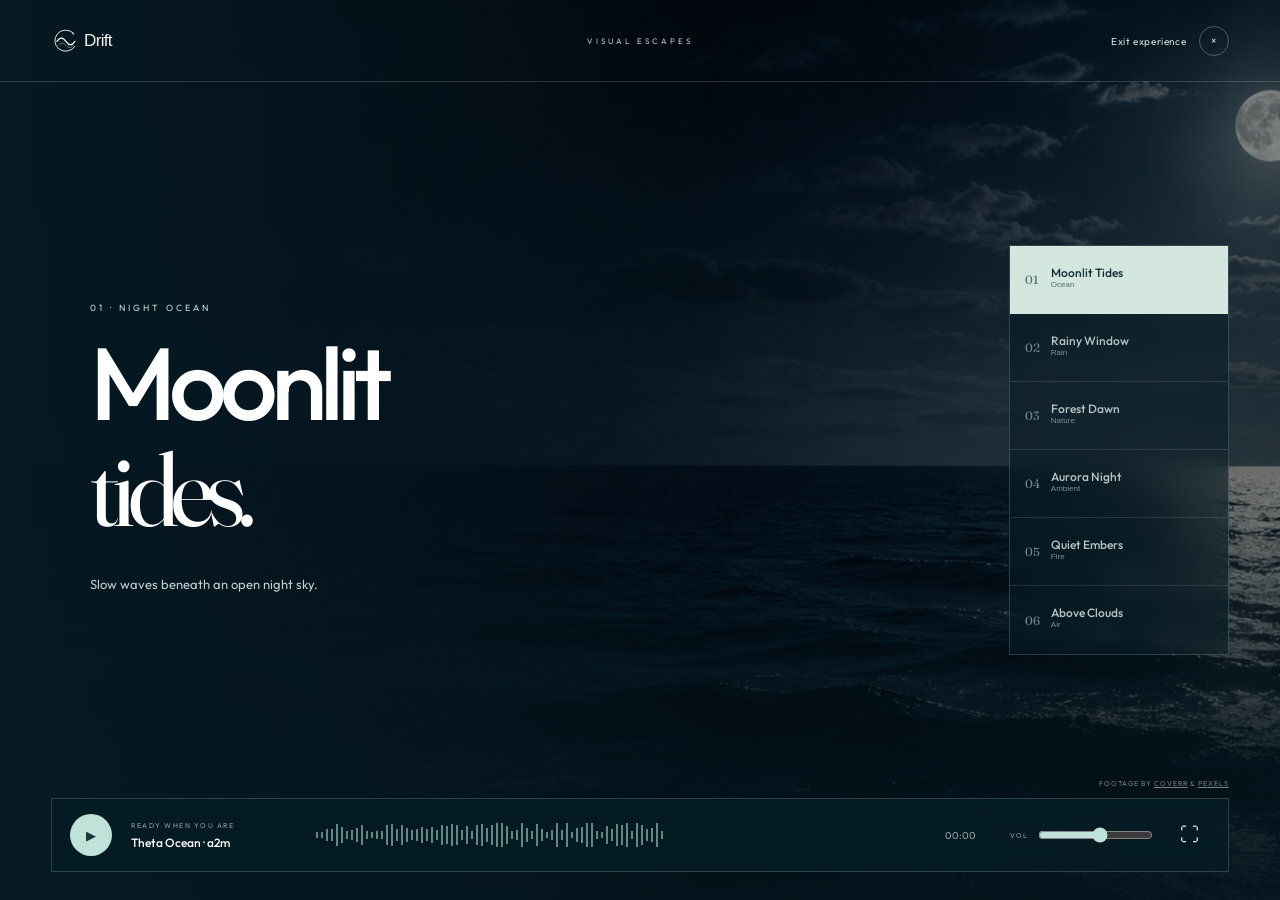
==== commit 9eb869db: "Expand relaxing audio and optimize music scrolling" ====
--- a/html/visuals.html
+++ b/html/visuals.html
@@ -53,6 +53,6 @@
     </div>
     <span class="footage-credit">Footage by <a href="https://coverr.co/" target="_blank" rel="noopener">Coverr</a> &amp; <a href="https://www.pexels.com/video/mountain-and-aurora-borealis-11860943/" target="_blank" rel="noopener">Pexels</a></span>
   </main>
-  <script src="../js/visuals.js?v=5"></script>
+  <script src="../js/visuals.js?v=6"></script>
 </body>
 </html>
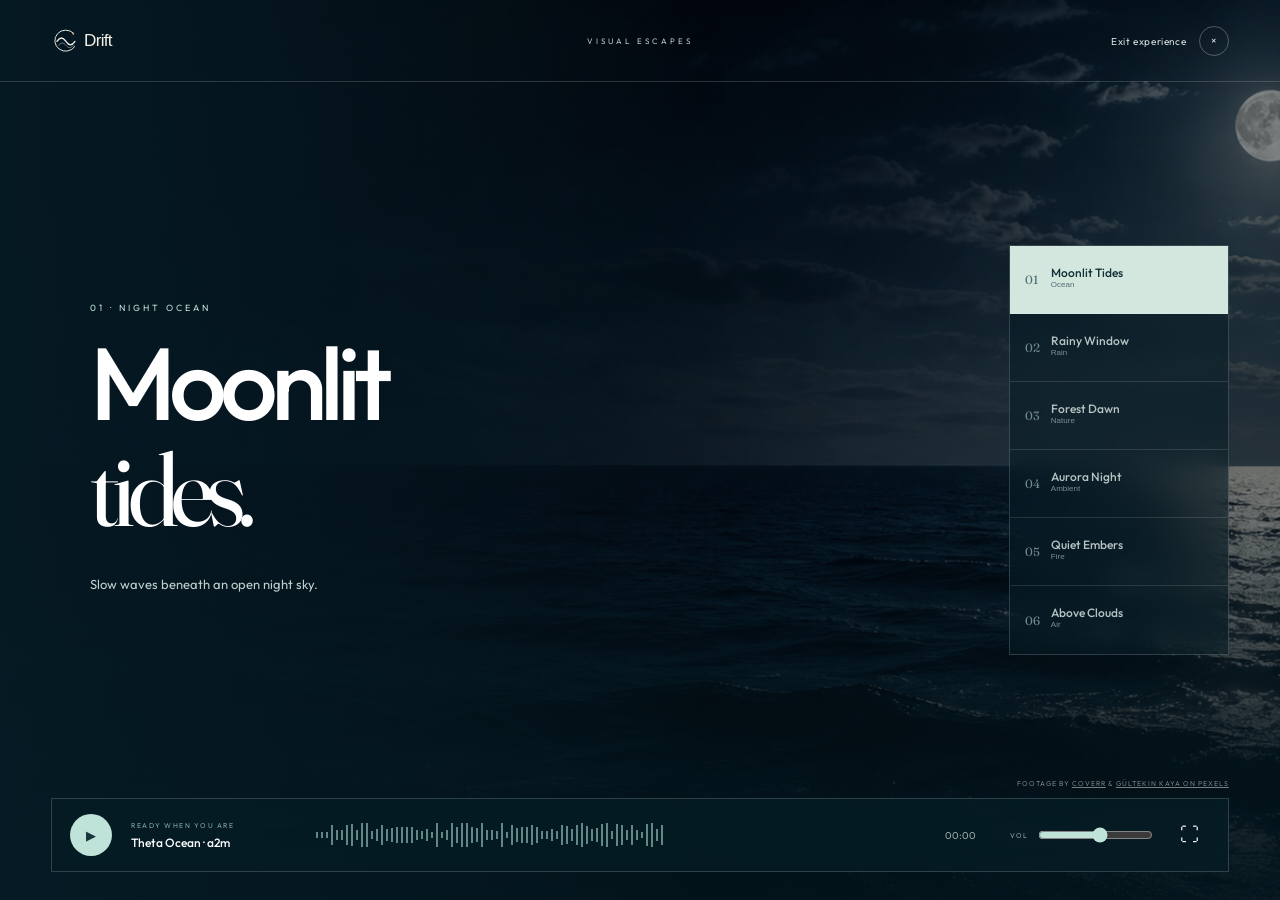
==== commit 312a727a: "Add library pagination and stationary visual escape" ====
--- a/html/visuals.html
+++ b/html/visuals.html
@@ -15,7 +15,7 @@
 <body>
   <main class="escape" id="escape">
     <div class="scene ocean active" data-scene="ocean"><video class="scene-video" muted loop playsinline autoplay preload="auto" poster="../assets/visual-escapes/moonlit-ocean.png"><source src="../assets/videos/ocean.mp4" type="video/mp4"></video></div>
-    <div class="scene rain" data-scene="rain"><video class="scene-video" muted loop playsinline preload="none" poster="../assets/visual-escapes/rainy-window.png"><source src="../assets/videos/rain.mp4" type="video/mp4"></video></div>
+    <div class="scene rain" data-scene="rain"><video class="scene-video" muted loop playsinline preload="none" poster="../assets/visual-escapes/rainy-window.png"><source src="../assets/videos/rain-static.mp4" type="video/mp4"></video></div>
     <div class="scene forest" data-scene="forest"><video class="scene-video" muted loop playsinline preload="none" poster="../assets/visual-escapes/forest-dawn.png"><source src="../assets/videos/forest.mp4" type="video/mp4"></video></div>
     <div class="scene aurora" data-scene="aurora"><video class="scene-video" muted loop playsinline preload="none" poster="../assets/visual-escapes/aurora-night.png"><source src="../assets/videos/aurora.mp4" type="video/mp4"></video></div>
     <div class="scene embers" data-scene="embers"><video class="scene-video" muted loop playsinline preload="none" poster="../assets/visual-escapes/quiet-embers.png"><source src="../assets/videos/embers.mp4" type="video/mp4"></video></div>
@@ -51,7 +51,7 @@
       <label class="volume-label">VOL <input id="visualVolume" type="range" min="0" max="1" step=".01" value=".55" /></label>
       <button id="fullscreen" class="utility" aria-label="Fullscreen">⛶</button>
     </div>
-    <span class="footage-credit">Footage by <a href="https://coverr.co/" target="_blank" rel="noopener">Coverr</a> &amp; <a href="https://www.pexels.com/video/mountain-and-aurora-borealis-11860943/" target="_blank" rel="noopener">Pexels</a></span>
+    <span class="footage-credit">Footage by <a href="https://coverr.co/" target="_blank" rel="noopener">Coverr</a> &amp; <a href="https://www.pexels.com/video/raindrops-on-a-window-glass-13292544/" target="_blank" rel="noopener">Gültekin Kaya on Pexels</a></span>
   </main>
   <script src="../js/visuals.js?v=6"></script>
 </body>
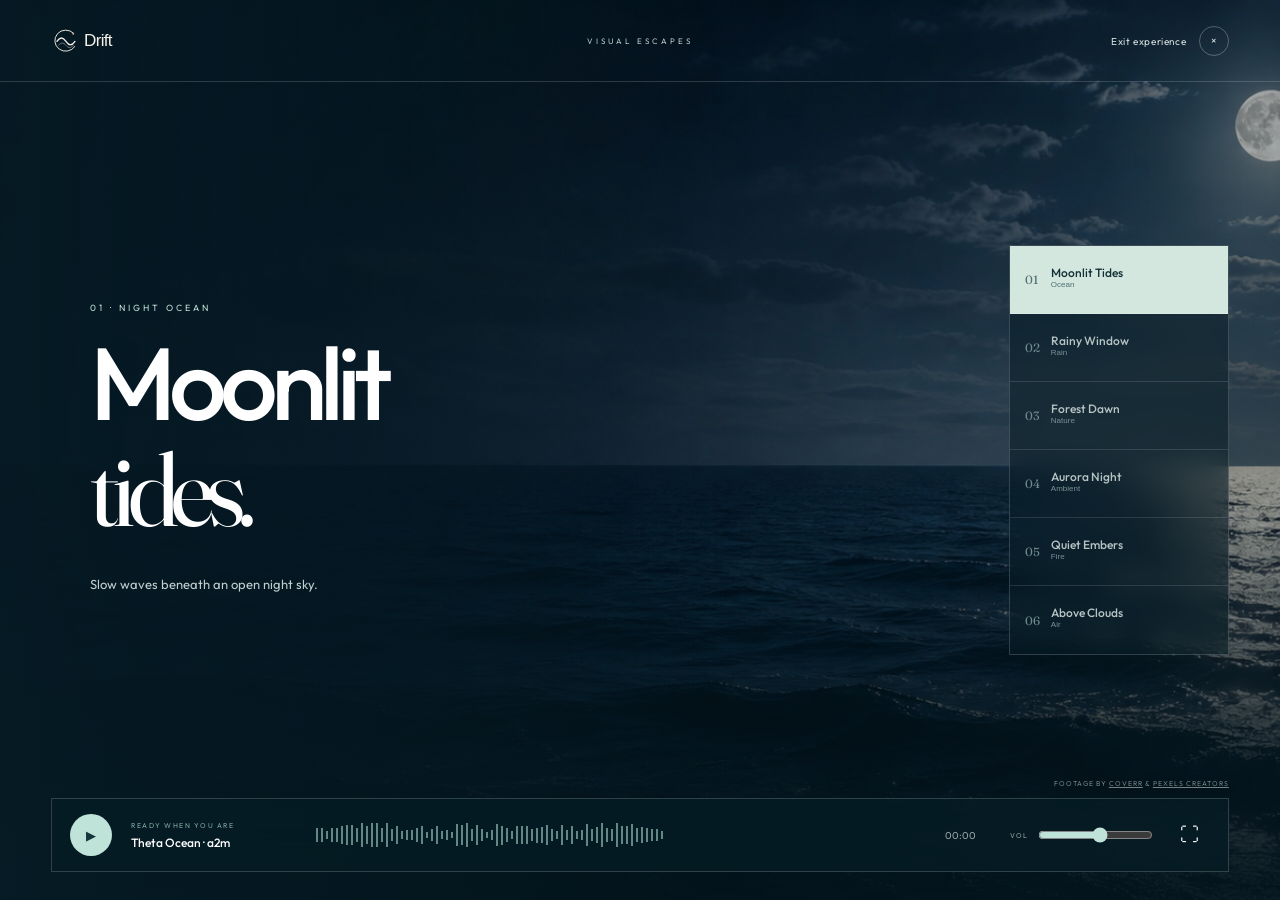
==== commit de8cb342: "Improve themed visual playlists and buffering" ====
--- a/html/visuals.html
+++ b/html/visuals.html
@@ -14,12 +14,12 @@
 </head>
 <body>
   <main class="escape" id="escape">
-    <div class="scene ocean active" data-scene="ocean"><video class="scene-video" muted loop playsinline autoplay preload="auto" poster="../assets/visual-escapes/moonlit-ocean.png"><source src="../assets/videos/ocean.mp4" type="video/mp4"></video></div>
-    <div class="scene rain" data-scene="rain"><video class="scene-video" muted loop playsinline preload="none" poster="../assets/visual-escapes/rainy-window.png"><source src="../assets/videos/rain-static.mp4" type="video/mp4"></video></div>
-    <div class="scene forest" data-scene="forest"><video class="scene-video" muted loop playsinline preload="none" poster="../assets/visual-escapes/forest-dawn.png"><source src="../assets/videos/forest.mp4" type="video/mp4"></video></div>
-    <div class="scene aurora" data-scene="aurora"><video class="scene-video" muted loop playsinline preload="none" poster="../assets/visual-escapes/aurora-night.png"><source src="../assets/videos/aurora.mp4" type="video/mp4"></video></div>
-    <div class="scene embers" data-scene="embers"><video class="scene-video" muted loop playsinline preload="none" poster="../assets/visual-escapes/quiet-embers.png"><source src="../assets/videos/embers.mp4" type="video/mp4"></video></div>
-    <div class="scene clouds" data-scene="clouds"><video class="scene-video" muted loop playsinline preload="none" poster="../assets/visual-escapes/above-clouds.png"><source src="../assets/videos/clouds.mp4" type="video/mp4"></video></div>
+    <div class="scene ocean active" data-scene="ocean"><video class="scene-video" muted playsinline autoplay preload="auto" poster="../assets/visual-escapes/moonlit-ocean.png"><source src="../assets/videos/ocean.mp4" type="video/mp4"></video></div>
+    <div class="scene rain" data-scene="rain"><video class="scene-video" muted playsinline preload="none" poster="../assets/visual-escapes/rainy-window.png"><source src="../assets/videos/rain-static.mp4" type="video/mp4"></video></div>
+    <div class="scene forest" data-scene="forest"><video class="scene-video" muted playsinline preload="none" poster="../assets/visual-escapes/forest-dawn.png"><source src="../assets/videos/forest.mp4" type="video/mp4"></video></div>
+    <div class="scene aurora" data-scene="aurora"><video class="scene-video" muted playsinline preload="none" poster="../assets/visual-escapes/aurora-night.png"><source src="../assets/videos/aurora.mp4" type="video/mp4"></video></div>
+    <div class="scene embers" data-scene="embers"><video class="scene-video" muted playsinline preload="none" poster="../assets/visual-escapes/quiet-embers.png"><source src="../assets/videos/embers.mp4" type="video/mp4"></video></div>
+    <div class="scene clouds" data-scene="clouds"><video class="scene-video" muted playsinline preload="none" poster="../assets/visual-escapes/above-clouds.png"><source src="../assets/videos/clouds.mp4" type="video/mp4"></video></div>
     <div class="scene-shade"></div>
 
     <header>
@@ -51,7 +51,7 @@
       <label class="volume-label">VOL <input id="visualVolume" type="range" min="0" max="1" step=".01" value=".55" /></label>
       <button id="fullscreen" class="utility" aria-label="Fullscreen">⛶</button>
     </div>
-    <span class="footage-credit">Footage by <a href="https://coverr.co/" target="_blank" rel="noopener">Coverr</a> &amp; <a href="https://www.pexels.com/video/raindrops-on-a-window-glass-13292544/" target="_blank" rel="noopener">Gültekin Kaya on Pexels</a></span>
+    <span class="footage-credit">Footage by <a href="https://coverr.co/" target="_blank" rel="noopener">Coverr</a> &amp; <a href="https://www.pexels.com/" target="_blank" rel="noopener">Pexels creators</a></span>
   </main>
   <script src="../js/visuals.js?v=6"></script>
 </body>
--- a/css/visuals.css
+++ b/css/visuals.css
@@ -98,6 +98,14 @@
   object-position: center;
   background: #071f27;
 }
+
+/* Keep video decoding on a lightweight compositor path. Color treatment is
+   handled by the scene overlay instead of an expensive full-frame filter. */
+.scene .scene-video {
+  filter: none !important;
+  transform: translateZ(0);
+  backface-visibility: hidden;
+}
 .scene,
 .scene.active { transform: none; }
 .ocean .scene-video { filter: brightness(.76) contrast(1.08) saturate(.78); }
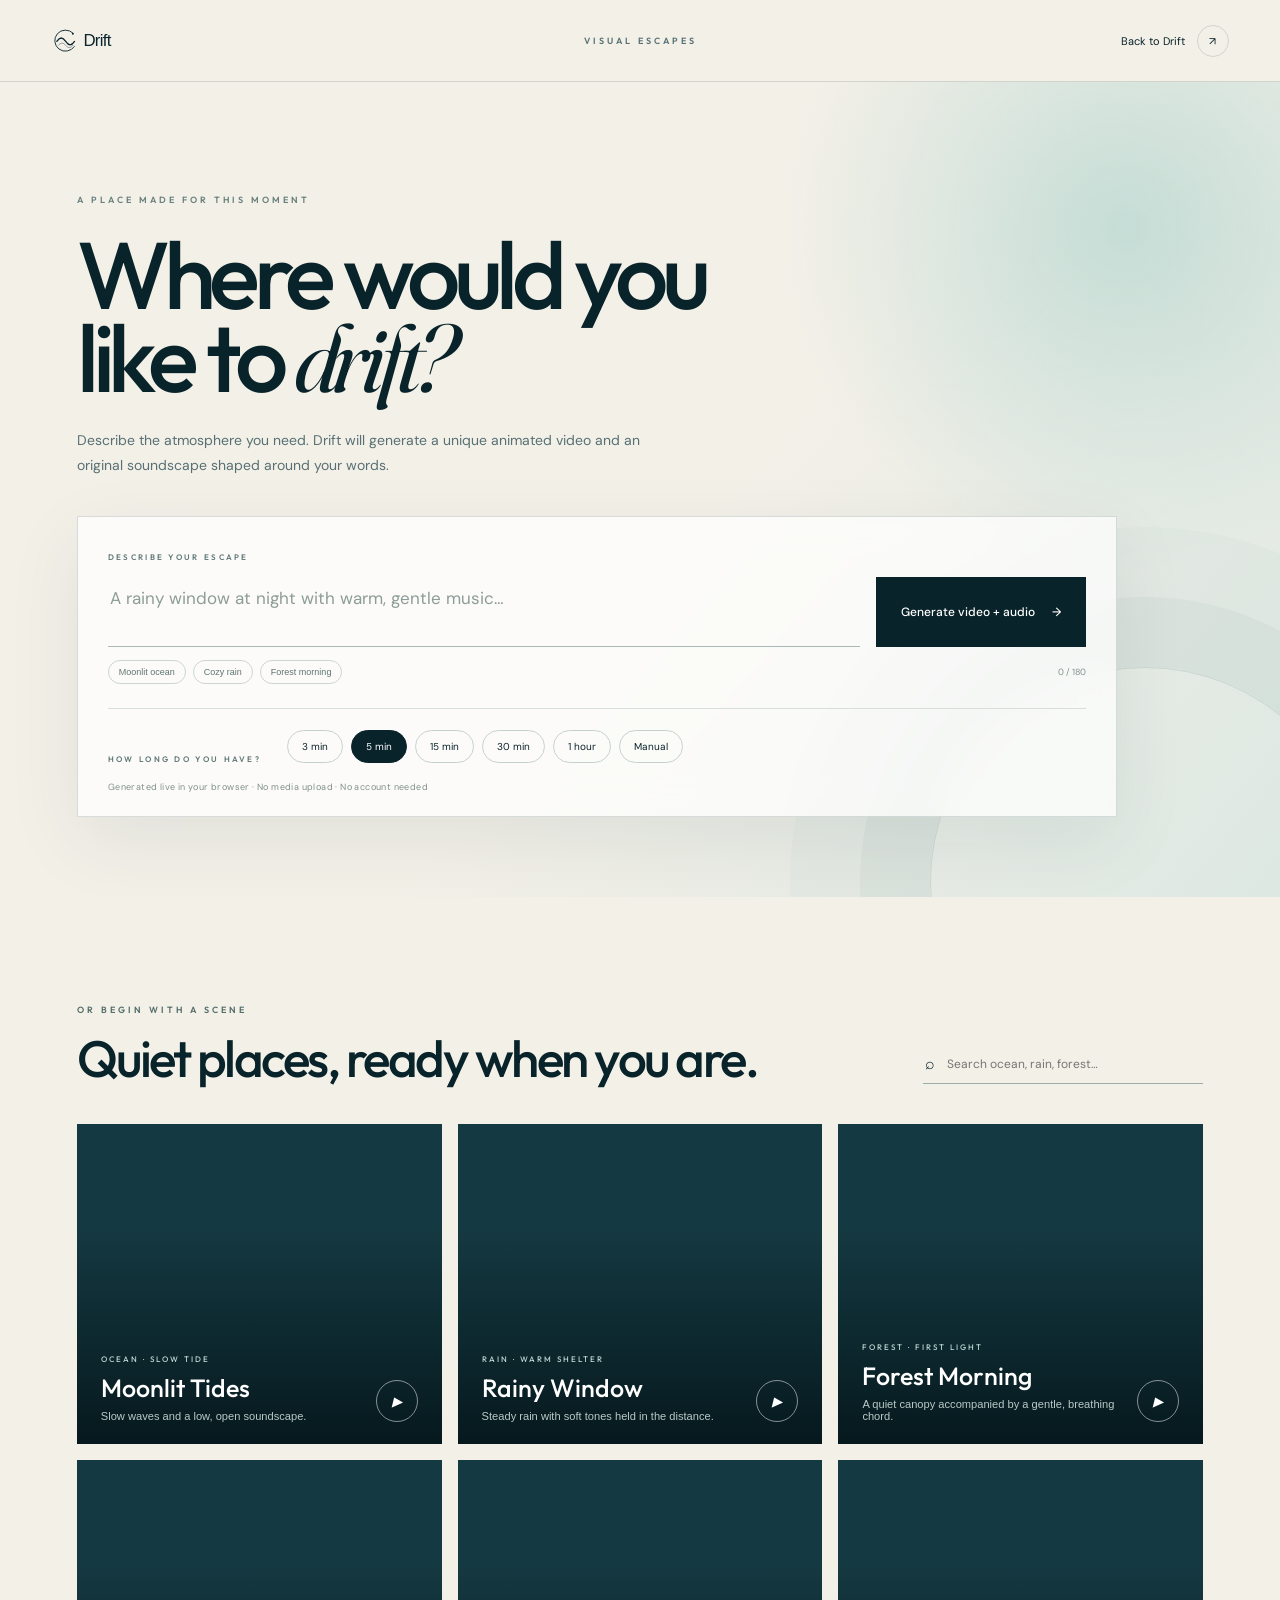
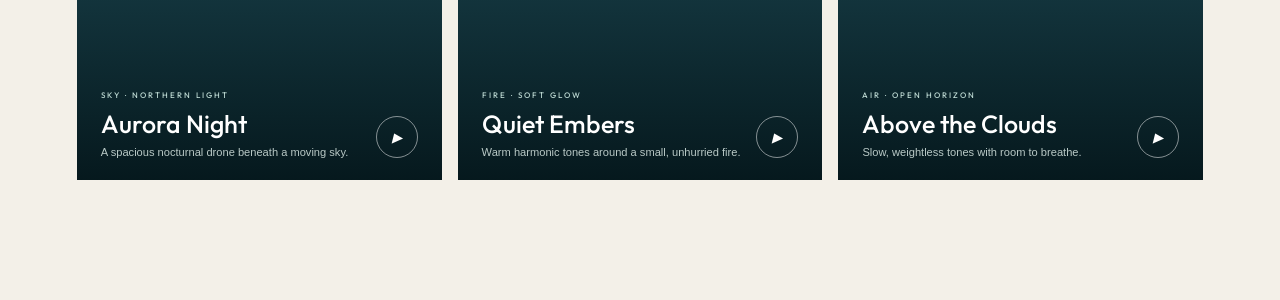
==== commit b5c34168: "Build prompt-driven visual escape generator" ====
--- a/html/visuals.html
+++ b/html/visuals.html
@@ -3,56 +3,95 @@
 <head>
   <meta charset="UTF-8" />
   <meta name="viewport" content="width=device-width, initial-scale=1" />
-  <meta name="theme-color" content="#071f27" />
+  <meta name="theme-color" content="#071d22" />
   <title>Visual Escapes — Drift</title>
-  <meta name="description" content="Immersive moving scenes paired with calming generative audio." />
+  <meta name="description" content="Describe a calming place, choose your time, and Drift will pair a relaxing visual with a matching soundscape." />
   <link rel="icon" href="../assets/drift-mark.svg" type="image/svg+xml" />
-  <link rel="preconnect" href="https://fonts.googleapis.com">
-  <link rel="preconnect" href="https://fonts.gstatic.com" crossorigin>
-  <link href="https://fonts.googleapis.com/css2?family=Fraunces:opsz,wght@9..144,400;9..144,500&family=Outfit:wght@400;500;600&display=swap" rel="stylesheet">
-  <link rel="stylesheet" href="../css/visuals.css?v=7" />
+  <link rel="preconnect" href="https://fonts.googleapis.com" />
+  <link rel="preconnect" href="https://fonts.gstatic.com" crossorigin />
+  <link href="https://fonts.googleapis.com/css2?family=DM+Sans:wght@400;500;600&family=Fraunces:opsz,wght@9..144,400;9..144,500&family=Outfit:wght@400;500;600&display=swap" rel="stylesheet" />
+  <link rel="stylesheet" href="../css/visuals.css?v=8" />
 </head>
 <body>
-  <main class="escape" id="escape">
-    <div class="scene ocean active" data-scene="ocean"><video class="scene-video" muted playsinline autoplay preload="auto" poster="../assets/visual-escapes/moonlit-ocean.png"><source src="../assets/videos/ocean.mp4" type="video/mp4"></video></div>
-    <div class="scene rain" data-scene="rain"><video class="scene-video" muted playsinline preload="none" poster="../assets/visual-escapes/rainy-window.png"><source src="../assets/videos/rain-static.mp4" type="video/mp4"></video></div>
-    <div class="scene forest" data-scene="forest"><video class="scene-video" muted playsinline preload="none" poster="../assets/visual-escapes/forest-dawn.png"><source src="../assets/videos/forest.mp4" type="video/mp4"></video></div>
-    <div class="scene aurora" data-scene="aurora"><video class="scene-video" muted playsinline preload="none" poster="../assets/visual-escapes/aurora-night.png"><source src="../assets/videos/aurora.mp4" type="video/mp4"></video></div>
-    <div class="scene embers" data-scene="embers"><video class="scene-video" muted playsinline preload="none" poster="../assets/visual-escapes/quiet-embers.png"><source src="../assets/videos/embers.mp4" type="video/mp4"></video></div>
-    <div class="scene clouds" data-scene="clouds"><video class="scene-video" muted playsinline preload="none" poster="../assets/visual-escapes/above-clouds.png"><source src="../assets/videos/clouds.mp4" type="video/mp4"></video></div>
-    <div class="scene-shade"></div>
+  <header class="topbar">
+    <a class="brand" href="index.html" aria-label="Drift home"><img src="../assets/drift-logo.svg" alt="Drift" /></a>
+    <span class="page-name">VISUAL ESCAPES</span>
+    <a class="back-link" href="index.html">Back to Drift <span aria-hidden="true">↗</span></a>
+  </header>
 
-    <header>
-      <a href="index.html" class="logo"><img src="../assets/drift-logo.svg" alt="Drift" /></a>
-      <span class="page-label">VISUAL ESCAPES</span>
-      <a href="index.html#library" class="exit">Exit experience <span>×</span></a>
-    </header>
+  <main>
+    <section class="hero" aria-labelledby="pageTitle">
+      <div class="hero-glow" aria-hidden="true"></div>
+      <span class="eyebrow">A PLACE MADE FOR THIS MOMENT</span>
+      <h1 id="pageTitle">Where would you<br />like to <em>drift?</em></h1>
+      <p class="hero-intro">Describe the atmosphere you need. Drift will generate a unique animated video and an original soundscape shaped around your words.</p>
 
-    <section class="scene-copy">
-      <span class="eyebrow" id="sceneNumber">01 · NIGHT OCEAN</span>
-      <h1 id="sceneTitle">Moonlit<br><em>tides.</em></h1>
-      <p id="sceneDescription">Slow waves beneath an open night sky.</p>
+      <form class="escape-builder" id="escapeBuilder">
+        <label for="escapePrompt">DESCRIBE YOUR ESCAPE</label>
+        <div class="prompt-row">
+          <textarea id="escapePrompt" rows="2" maxlength="180" placeholder="A rainy window at night with warm, gentle music…"></textarea>
+          <button type="submit" class="create-button">Generate video + audio <span aria-hidden="true">→</span></button>
+        </div>
+        <div class="prompt-footer">
+          <div class="prompt-ideas" aria-label="Prompt ideas">
+            <button type="button" data-prompt="Slow ocean waves beneath a moonlit sky">Moonlit ocean</button>
+            <button type="button" data-prompt="Rain on a quiet window with soft warm tones">Cozy rain</button>
+            <button type="button" data-prompt="A peaceful forest at first light with birds and breeze">Forest morning</button>
+          </div>
+          <span id="promptCount">0 / 180</span>
+        </div>
+
+        <fieldset class="duration-picker">
+          <legend>HOW LONG DO YOU HAVE?</legend>
+          <label><input type="radio" name="duration" value="180" /><span>3 min</span></label>
+          <label><input type="radio" name="duration" value="300" checked /><span>5 min</span></label>
+          <label><input type="radio" name="duration" value="900" /><span>15 min</span></label>
+          <label><input type="radio" name="duration" value="1800" /><span>30 min</span></label>
+          <label><input type="radio" name="duration" value="3600" /><span>1 hour</span></label>
+          <label><input type="radio" name="duration" value="manual" id="manualDuration" /><span>Manual</span></label>
+          <span class="manual-time" id="manualTime" hidden>
+            <input id="manualTimeValue" type="number" min="10" max="3600" value="10" inputmode="numeric" aria-label="Custom session time" />
+            <select id="manualTimeUnit" aria-label="Custom time unit"><option value="seconds">seconds</option><option value="minutes">minutes</option></select>
+          </span>
+        </fieldset>
+        <p class="builder-note" id="builderNote" role="status">Generated live in your browser · No media upload · No account needed</p>
+      </form>
     </section>
 
-    <aside class="scene-picker" aria-label="Choose a visual escape">
-      <button class="scene-option active" data-target="ocean"><span>01</span><strong>Moonlit Tides</strong><small>Ocean</small></button>
-      <button class="scene-option" data-target="rain"><span>02</span><strong>Rainy Window</strong><small>Rain</small></button>
-      <button class="scene-option" data-target="forest"><span>03</span><strong>Forest Dawn</strong><small>Nature</small></button>
-      <button class="scene-option" data-target="aurora"><span>04</span><strong>Aurora Night</strong><small>Ambient</small></button>
-      <button class="scene-option" data-target="embers"><span>05</span><strong>Quiet Embers</strong><small>Fire</small></button>
-      <button class="scene-option" data-target="clouds"><span>06</span><strong>Above Clouds</strong><small>Air</small></button>
-    </aside>
+    <section class="discover" aria-labelledby="discoverTitle">
+      <div class="section-heading">
+        <div><span class="eyebrow dark">OR BEGIN WITH A SCENE</span><h2 id="discoverTitle">Quiet places, ready when you are.</h2></div>
+        <label class="scene-search"><span aria-hidden="true">⌕</span><input id="sceneSearch" type="search" placeholder="Search ocean, rain, forest…" /></label>
+      </div>
+      <div class="scene-grid" id="sceneGrid"></div>
+      <p class="empty-state" id="emptyState" hidden>No scenes found. Try describing it above and we’ll find the closest match.</p>
+    </section>
+  </main>
 
-    <div class="escape-controls">
-      <button id="playVisual" class="main-play" aria-label="Play sound">▶</button>
-      <div class="track"><span id="trackState">READY WHEN YOU ARE</span><strong id="trackName">Moonlit Tides</strong></div>
-      <div class="visual-wave" id="visualWave"></div>
-      <span class="session-time" id="sessionTime">00:00</span>
-      <label class="volume-label">VOL <input id="visualVolume" type="range" min="0" max="1" step=".01" value=".55" /></label>
-      <button id="fullscreen" class="utility" aria-label="Fullscreen">⛶</button>
+  <section class="experience" id="experience" aria-hidden="true">
+    <video id="escapeVideo" muted playsinline loop preload="metadata"></video>
+    <canvas id="generatedScene" aria-label="A generated animated relaxation scene"></canvas>
+    <div class="experience-shade"></div>
+    <header class="experience-header">
+      <img src="../assets/drift-logo.svg" alt="Drift" />
+      <span id="experienceLabel">YOUR VISUAL ESCAPE</span>
+      <button id="closeExperience" type="button">Leave escape <span aria-hidden="true">×</span></button>
+    </header>
+    <div class="experience-copy">
+      <span id="experienceMood">OCEAN · SLOW TIDE</span>
+      <h2 id="experienceTitle">Moonlit<br /><em>tides.</em></h2>
+      <p id="experienceDescription">Slow waves and a low, open soundscape.</p>
     </div>
-    <span class="footage-credit">Footage by <a href="https://coverr.co/" target="_blank" rel="noopener">Coverr</a> &amp; <a href="https://www.pexels.com/" target="_blank" rel="noopener">Pexels creators</a></span>
-  </main>
-  <script src="../js/visuals.js?v=6"></script>
+    <div class="experience-controls">
+      <button id="playPause" class="play-pause" type="button" aria-label="Pause">Ⅱ</button>
+      <div class="track-copy"><span>GENERATED FOR THIS SCENE</span><strong id="soundName">Tidal hush</strong></div>
+      <div class="progress-track" aria-hidden="true"><span id="sessionProgress"></span></div>
+      <span class="time-left" id="timeLeft">05:00 left</span>
+      <label class="volume-control"><span>VOL</span><input id="escapeVolume" type="range" min="0" max="1" step="0.01" value="0.55" /></label>
+      <button id="fullscreen" class="fullscreen" type="button" aria-label="Fullscreen">⛶</button>
+    </div>
+  </section>
+
+  <script src="../js/visuals.js?v=8"></script>
 </body>
 </html>
--- a/css/visuals.css
+++ b/css/visuals.css
@@ -1,171 +1,7 @@
-:root{--cream:#f4f0e8;--mint:#bfe3d8}*{box-sizing:border-box}html,body{margin:0;width:100%;height:100%;overflow:hidden;background:#071f27;font-family:Outfit,sans-serif}.escape{position:relative;width:100%;height:100%;min-height:620px;color:white;overflow:hidden}.scene,.scene-shade{position:absolute;inset:0}.scene{opacity:0;transform:scale(1.04);transition:opacity 1.2s,transform 7s;background:#102d3c}.scene.active{opacity:1;transform:scale(1)}.scene-shade{z-index:3;background:linear-gradient(90deg,#061c26c9,transparent 55%,#06161f5c),linear-gradient(0deg,#03151dcc,transparent 46%);pointer-events:none}header{position:absolute;z-index:10;left:0;right:0;top:0;height:82px;padding:0 4vw;display:grid;grid-template-columns:1fr auto 1fr;align-items:center;border-bottom:1px solid #ffffff29}.logo img{width:112px;display:block}.page-label{font-size:8px;letter-spacing:3px;color:#b9ccca}.exit{justify-self:end;color:#d6dfde;text-decoration:none;font-size:10px;letter-spacing:.6px}.exit span{display:inline-grid;place-items:center;width:30px;height:30px;border:1px solid #ffffff45;border-radius:50%;margin-left:10px}.scene-copy{position:absolute;z-index:6;left:7vw;top:50%;transform:translateY(-50%)}.eyebrow{font-size:9px;letter-spacing:3px;color:var(--mint)}h1{font:500 clamp(60px,8vw,112px)/.85 Outfit,sans-serif;letter-spacing:-7px;margin:24px 0}h1 em{font:400 1em Fraunces,Georgia,serif}.scene-copy p{font-size:13px;color:#c0cfce}.scene-picker{position:absolute;z-index:7;right:4vw;top:50%;transform:translateY(-50%);width:220px;border:1px solid #ffffff2b;background:#061d258c;backdrop-filter:blur(14px)}.scene-option{width:100%;height:68px;padding:0 15px;display:grid;grid-template-columns:26px 1fr;grid-template-rows:1fr 1fr;text-align:left;align-items:end;border:0;border-bottom:1px solid #ffffff1f;background:none;color:#b7c4c4;cursor:pointer;transition:.25s}.scene-option:last-child{border-bottom:0}.scene-option span{grid-row:1/3;align-self:center;font:400 12px Fraunces;color:#718c8e}.scene-option strong{font:500 12px Outfit}.scene-option small{align-self:start;font-size:8px;color:#799294}.scene-option.active{background:#d3e7df;color:#132f36}.scene-option.active span,.scene-option.active small{color:#506d70}.escape-controls{position:absolute;z-index:9;left:4vw;right:4vw;bottom:28px;height:74px;padding:0 18px;display:grid;grid-template-columns:46px 170px 1fr 50px 145px 40px;gap:15px;align-items:center;background:#061d25c7;border:1px solid #ffffff2c;backdrop-filter:blur(18px)}.main-play{width:42px;height:42px;border:0;border-radius:50%;background:var(--mint);color:#17353b}.track{display:grid}.track span{font-size:7px;letter-spacing:1.5px;color:#81a7a3}.track strong{font:500 12px Outfit;margin-top:5px}.visual-wave{height:26px;display:flex;align-items:center;gap:3px;overflow:hidden}.visual-wave i{width:2px;height:var(--h);background:#8cb5b0;opacity:.7}.playing .visual-wave i{animation:wave .8s ease-in-out infinite alternate;animation-delay:var(--d)}@keyframes wave{to{height:4px}}.session-time{font-size:10px;color:#97aaa9}.volume-label{font-size:7px;letter-spacing:1px;color:#8da5a4;display:flex;align-items:center;gap:8px}.volume-label input{width:100%;accent-color:#bfe3d8}.utility{border:0;background:none;color:white;font-size:19px}.ocean{background:linear-gradient(#0b2943 0 55%,#0b4251 56%,#061f34)}.moon{position:absolute;width:80px;height:80px;border-radius:50%;background:#f2e7c7;right:25%;top:18%;box-shadow:0 0 70px #d8ebdf75}.sea{position:absolute;inset:55% 0 0;overflow:hidden}.sea i{position:absolute;left:-10%;width:120%;height:70px;border-top:2px solid #a2d7d26b;border-radius:50%;animation:tide 5s ease-in-out infinite alternate}.sea i:nth-child(2){top:40px;animation-delay:-2s}.sea i:nth-child(3){top:100px;animation-delay:-3s}.sea i:nth-child(4){top:170px;animation-delay:-1s}@keyframes tide{to{transform:translateX(7%) translateY(12px)}}.stars,.stars:before{position:absolute;inset:0;content:"";background-image:radial-gradient(#fff 0 1px,transparent 1.5px);background-size:77px 69px;opacity:.5}.rain{background:linear-gradient(120deg,#162a37,#33444c)}.window{position:absolute;inset:8% 12%;border:8px solid #17272d;box-shadow:inset 0 0 100px #071b22}.rainfall{position:absolute;inset:-30%;background:repeating-linear-gradient(105deg,transparent 0 23px,#d9edf044 24px 25px,transparent 26px 48px);animation:rain 1s linear infinite}@keyframes rain{to{transform:translate(50px,130px)}}.lamp{position:absolute;right:18%;bottom:20%;width:120px;height:120px;border-radius:50%;background:#efb87055;filter:blur(22px)}.forest{background:linear-gradient(#a8c5bd,#d8c9a2 45%,#365b4d)}.sun{position:absolute;left:25%;top:20%;width:100px;height:100px;border-radius:50%;background:#fae5b3;box-shadow:0 0 80px #ffe8ad}.trees{position:absolute;inset:30% 0 0;background:repeating-linear-gradient(75deg,transparent 0 55px,#214b3a 56px 65px,transparent 66px 105px);clip-path:polygon(0 100%,0 50%,10% 10%,16% 58%,28% 0,35% 55%,48% 12%,57% 60%,68% 4%,75% 55%,89% 15%,100% 50%,100% 100%)}.trees.front{inset:45% 0 0;background-color:#173d36;opacity:.82}.mist{position:absolute;left:-10%;right:-10%;bottom:25%;height:90px;background:#e6e7d56e;filter:blur(28px);animation:mist 9s ease-in-out infinite alternate}@keyframes mist{to{transform:translateX(10%)}}.aurora{background:linear-gradient(#071531,#112443 55%,#0d2533)}.aurora-band{position:absolute;width:80%;height:45%;left:10%;top:8%;border-radius:50%;filter:blur(24px);transform:skewX(-20deg);animation:aurora 6s ease-in-out infinite alternate}.a1{background:linear-gradient(100deg,transparent,#55e0b68f,#9b8de59c,transparent)}.a2{top:20%;left:25%;animation-delay:-3s;background:linear-gradient(90deg,transparent,#61b9d98c,#79d69c80,transparent)}@keyframes aurora{to{transform:skewX(15deg) translateY(30px)}}.mountains{position:absolute;inset:55% 0 0;background:#071b28;clip-path:polygon(0 45%,15% 10%,27% 55%,43% 0,61% 60%,78% 16%,100% 62%,100% 100%,0 100%)}.embers{background:radial-gradient(circle at 50% 80%,#8d3e27,#241c1d 38%,#0e1720 72%)}.fire{position:absolute;left:50%;bottom:12%;transform:translateX(-50%);width:180px;height:230px}.fire i{position:absolute;bottom:0;left:40px;width:100px;height:190px;border-radius:55% 45% 58% 42%;background:linear-gradient(#ffd889,#d94f2f);filter:blur(5px);animation:flame 1.1s ease-in-out infinite alternate;transform-origin:bottom}.fire i:nth-child(2){left:15px;height:130px;animation-delay:-.5s}.fire i:nth-child(3){left:80px;height:155px;animation-delay:-.8s}@keyframes flame{to{transform:scaleX(.75) rotate(5deg);height:160px}}.clouds{background:linear-gradient(#628da4,#c5d2cf 60%,#e8d7bc)}.cloud{position:absolute;width:420px;height:130px;border-radius:50%;background:#f1f1e9c7;filter:blur(10px);animation:cloud 16s linear infinite}.c1{top:20%;left:-20%}.c2{top:48%;left:30%;animation-duration:22s}.c3{top:65%;left:75%;animation-duration:18s}@keyframes cloud{to{transform:translateX(120vw)}}
-@media(max-width:800px){header{padding:0 18px}.page-label{display:none}.scene-copy{left:24px;top:40%}h1{font-size:62px;letter-spacing:-4px}.scene-picker{left:18px;right:18px;top:auto;bottom:112px;width:auto;display:flex;overflow-x:auto;transform:none}.scene-option{min-width:145px;border-right:1px solid #ffffff1f}.escape-controls{left:0;right:0;bottom:0;height:86px;border-left:0;border-right:0;border-bottom:0;grid-template-columns:46px 1fr 45px 36px;padding:0 14px}.visual-wave,.volume-label{display:none}}@media(max-width:450px){.exit{font-size:0}.scene-copy{top:34%}.scene-copy p{max-width:260px}.scene-picker{bottom:86px}.scene-option{min-width:130px;height:62px}.session-time{display:none}.escape-controls{grid-template-columns:44px 1fr 36px}.track strong{font-size:11px}}
-
-/* Subtle realism pass: atmospheric depth without losing the illustrated style */
-.scene::after {
-  content: "";
-  position: absolute;
-  inset: 0;
-  pointer-events: none;
-  background:
-    radial-gradient(circle at 50% 35%, transparent 0 38%, #02151c38 100%),
-    linear-gradient(115deg, #ffffff0a, transparent 28% 72%, #00121824);
-  mix-blend-mode: soft-light;
-}
-.ocean {
-  background:
-    radial-gradient(circle at 74% 24%, #d7e9df20, transparent 18%),
-    linear-gradient(#071d35 0 40%, #123a50 55%, #0b4653 56%, #031c2d 100%);
-}
-.moon {
-  background: radial-gradient(circle at 38% 34%, #fff9e8, #e8dfc7 62%, #b9c9c3);
-  box-shadow: 0 0 28px #eef7e8a8, 0 0 100px #b8d9cf55;
-}
-.sea {
-  background: linear-gradient(180deg, #69a5ad18, transparent 22%, #0019234a 100%);
-}
-.sea i {
-  border-top-color: #c3eeea70;
-  box-shadow: 0 -5px 16px #9bd6d21f;
-}
-.rain {
-  background:
-    radial-gradient(circle at 74% 73%, #d5a7652f, transparent 16%),
-    linear-gradient(120deg, #101e29, #43525a 48%, #1b3038);
-}
-.window {
-  border-color: #122329;
-  box-shadow: inset 0 0 120px #06151bbd, 0 18px 55px #020b0f66;
-}
-.rainfall {
-  opacity: .78;
-  filter: blur(.35px);
-}
-.forest {
-  background:
-    radial-gradient(circle at 25% 22%, #fff2bdcc, transparent 13%),
-    linear-gradient(#9bbab4, #d7cba8 43%, #4d705e 70%, #193d34);
-}
-.trees.back { filter: blur(1.2px); opacity: .78; }
-.trees.front { filter: drop-shadow(0 10px 14px #102d2670); }
-.aurora {
-  background:
-    radial-gradient(ellipse at 50% 110%, #31566b55, transparent 48%),
-    linear-gradient(#050d24, #10223d 58%, #0a1d29);
-}
-.aurora-band { opacity: .82; filter: blur(30px); }
-.embers {
-  background:
-    radial-gradient(ellipse at 50% 92%, #d16b3d7a, transparent 22%),
-    radial-gradient(circle at 50% 80%, #743621, #241b1d 38%, #09131b 74%);
-}
-.fire { filter: drop-shadow(0 0 32px #ed754b80); }
-.clouds {
-  background:
-    radial-gradient(circle at 74% 20%, #fff1c48c, transparent 17%),
-    linear-gradient(#597f96, #aebfc0 55%, #e3d2b8);
-}
-.cloud { opacity: .82; box-shadow: 0 22px 45px #536d7b24; }
-@media(prefers-reduced-motion:reduce){*,*:before,*:after{animation-duration:.01ms!important;animation-iteration-count:1!important}.scene{transition:none}}
-
-/* Keep the rain on its own compositor layer and make each loop join seamlessly. */
-.rainfall {
-  animation-duration: .9s;
-  filter: none;
-  will-change: transform;
-  transform: translateZ(0);
-  backface-visibility: hidden;
-  contain: paint;
-}
-@keyframes rain {
-  to { transform: translate3d(14.85px, 130px, 0); }
-}
-
-/* Cinematic visual-escape artwork. The original CSS elements remain as subtle
-   motion layers, while the generated photography provides texture and depth. */
-.scene {
-  background-position: center;
-  background-repeat: no-repeat;
-  background-size: cover;
-  transition: opacity 1.2s ease, transform 16s ease-out;
-}
-.scene-video {
-  position: absolute;
-  inset: 0;
-  width: 100%;
-  height: 100%;
-  object-fit: cover;
-  object-position: center;
-  background: #071f27;
-}
-
-/* Keep video decoding on a lightweight compositor path. Color treatment is
-   handled by the scene overlay instead of an expensive full-frame filter. */
-.scene .scene-video {
-  filter: none !important;
-  transform: translateZ(0);
-  backface-visibility: hidden;
-}
-.scene,
-.scene.active { transform: none; }
-.ocean .scene-video { filter: brightness(.76) contrast(1.08) saturate(.78); }
-.rain .scene-video { filter: brightness(.72) contrast(1.06) saturate(.72) hue-rotate(5deg); }
-.forest .scene-video { filter: brightness(.76) contrast(1.04) saturate(.82); }
-.aurora .scene-video { filter: brightness(.78) contrast(1.08) saturate(.82); }
-.embers .scene-video { filter: brightness(.72) contrast(1.08) saturate(.86); }
-.clouds .scene-video { filter: brightness(.72) contrast(1.04) saturate(.7); }
-.footage-credit {
-  position: absolute;
-  z-index: 8;
-  right: 4vw;
-  bottom: 112px;
-  color: #d4e0de8a;
-  font-size: 7px;
-  letter-spacing: 1px;
-  text-decoration: none;
-  text-transform: uppercase;
-}
-.footage-credit a { color: inherit; }
-.ocean { background-image: url("../assets/visual-escapes/moonlit-ocean.png"); }
-.rain { background-image: url("../assets/visual-escapes/rainy-window.png"); }
-.forest { background-image: url("../assets/visual-escapes/forest-dawn.png"); }
-.aurora { background-image: url("../assets/visual-escapes/aurora-night.png"); }
-.embers { background-image: url("../assets/visual-escapes/quiet-embers.png"); }
-.clouds { background-image: url("../assets/visual-escapes/above-clouds.png"); }
-
-.scene::after {
-  z-index: 2;
-  background:
-    linear-gradient(90deg, #03131dbc 0%, #0618205e 34%, transparent 68%),
-    linear-gradient(0deg, #020d13a8 0%, transparent 42%);
-  mix-blend-mode: normal;
-}
-.moon, .stars, .window, .lamp, .sun, .trees, .trees.back, .trees.front, .mountains { opacity: 0; }
-.sea { opacity: .13; mix-blend-mode: screen; }
-.rainfall { opacity: .18; mix-blend-mode: screen; }
-.aurora-band { opacity: .12; mix-blend-mode: screen; }
-.fire { opacity: .16; mix-blend-mode: screen; }
-.cloud { opacity: .08; mix-blend-mode: screen; }
-.mist { opacity: .14; }
-
-@media (max-width: 800px) {
-  .scene { background-position: 62% center; }
-  .rain, .embers { background-position: 70% center; }
-  .footage-credit { display: none; }
-}
-
-/* Fullscreen is a distraction-free viewing mode. Press Escape to leave it. */
-.escape:fullscreen,
-.escape:-webkit-full-screen {
-  cursor: none;
-}
-.escape:fullscreen > :not(.scene),
-.escape:-webkit-full-screen > :not(.scene) {
-  opacity: 0;
-  visibility: hidden;
-  pointer-events: none;
-}
-.escape:fullscreen .scene::after,
-.escape:-webkit-full-screen .scene::after {
-  opacity: 0;
-}
+:root{--ink:#09232a;--deep:#061d23;--cream:#f3f0e8;--mint:#b9ded4;--line:rgba(9,35,42,.14)}
+*{box-sizing:border-box}html{scroll-behavior:smooth}body{margin:0;background:var(--cream);color:var(--ink);font-family:"DM Sans",sans-serif}.topbar{height:82px;padding:0 4vw;display:grid;grid-template-columns:1fr auto 1fr;align-items:center;border-bottom:1px solid var(--line);position:relative;z-index:5}.brand img{display:block;width:110px;filter:brightness(0) saturate(100%) invert(12%) sepia(19%) saturate(1440%) hue-rotate(147deg)}.page-name,.eyebrow{font:600 9px/1 Outfit,sans-serif;letter-spacing:3px}.page-name{color:#587176}.back-link{justify-self:end;color:var(--ink);font-size:11px;text-decoration:none}.back-link span{display:inline-grid;place-items:center;width:32px;height:32px;margin-left:9px;border:1px solid var(--line);border-radius:50%}.hero{min-height:680px;padding:105px max(6vw,24px) 80px;position:relative;overflow:hidden;background:radial-gradient(circle at 88% 18%,#c5ddd6 0,transparent 26%),linear-gradient(130deg,#f3f0e8 55%,#dde8e2)}.hero-glow{position:absolute;width:430px;height:430px;right:-80px;bottom:-200px;border:1px solid rgba(16,74,76,.12);border-radius:50%;box-shadow:0 0 0 70px rgba(16,74,76,.035),0 0 0 140px rgba(16,74,76,.025)}.eyebrow{color:#68817f}.eyebrow.dark{color:#546e6b}.hero h1{font:500 clamp(58px,7.4vw,105px)/.88 Outfit,sans-serif;letter-spacing:-.065em;margin:25px 0 28px;max-width:900px}.hero h1 em,.discover h2 em,.experience-copy h2 em{font-family:Fraunces,serif;font-weight:400}.hero-intro{max-width:570px;color:#587074;font-size:14px;line-height:1.8;margin-bottom:38px}.escape-builder{position:relative;max-width:1040px;padding:27px 30px 22px;background:rgba(255,255,255,.72);border:1px solid rgba(9,35,42,.15);box-shadow:0 24px 70px rgba(14,56,58,.08);backdrop-filter:blur(16px)}.escape-builder>label,.duration-picker legend{font:600 8px Outfit,sans-serif;letter-spacing:2.3px;color:#637b7a}.prompt-row{display:grid;grid-template-columns:1fr auto;gap:16px;align-items:stretch;margin-top:12px}.prompt-row textarea{resize:none;border:0;border-bottom:1px solid #a9b9b5;background:transparent;padding:9px 2px;color:var(--ink);font:400 17px/1.5 "DM Sans";outline:none}.prompt-row textarea:focus{border-color:var(--ink)}.prompt-row textarea::placeholder{color:#8c9c99}.create-button{border:0;background:var(--ink);color:white;padding:0 25px;font:500 12px "DM Sans";cursor:pointer}.create-button span{margin-left:14px}.prompt-footer{display:flex;justify-content:space-between;align-items:center;margin-top:13px;color:#82918f;font-size:9px}.prompt-ideas{display:flex;gap:7px}.prompt-ideas button{border:1px solid #cbd5d1;border-radius:20px;background:transparent;color:#5e7472;padding:6px 10px;font-size:9px;cursor:pointer}.duration-picker{display:flex;align-items:center;gap:8px;border:0;border-top:1px solid #d7dedb;margin:24px 0 0;padding:20px 0 0}.duration-picker legend{float:left;margin-right:18px;padding:25px 0 0}.duration-picker label input{position:absolute;opacity:0}.duration-picker label span{display:block;padding:9px 14px;border:1px solid #c6d1cd;border-radius:20px;font-size:10px;cursor:pointer;transition:.2s}.duration-picker input:checked+span{background:var(--ink);border-color:var(--ink);color:white}.builder-note{margin:17px 0 0;color:#7d8f8c;font-size:9px;letter-spacing:.4px}.discover{padding:100px max(6vw,24px) 120px}.section-heading{display:flex;justify-content:space-between;align-items:end;margin-bottom:40px}.section-heading h2{font:500 clamp(34px,4vw,54px)/1 Outfit;margin:15px 0 0;letter-spacing:-2.5px}.scene-search{width:280px;border-bottom:1px solid #9dadab;display:flex;gap:10px;padding:9px 2px}.scene-search input{width:100%;border:0;outline:0;background:transparent;font:12px "DM Sans"}.scene-grid{display:grid;grid-template-columns:repeat(3,1fr);gap:16px}.scene-card{position:relative;min-height:320px;padding:0;border:0;overflow:hidden;background:#153942;color:white;text-align:left;cursor:pointer}.scene-card video{position:absolute;inset:0;width:100%;height:100%;object-fit:cover;transition:transform .8s;pointer-events:none}.scene-card:hover video{transform:scale(1.035)}.card-shade{position:absolute;inset:0;background:linear-gradient(0deg,rgba(3,19,23,.85),transparent 68%)}.card-content{position:absolute;inset:auto 24px 22px;display:grid;grid-template-columns:1fr auto;align-items:end}.card-content span{font:500 8px Outfit;letter-spacing:2px;color:#b9d5cf}.card-content strong{display:block;font:500 25px Outfit;margin-top:8px}.card-content small{grid-column:1;color:#b9c9c6;margin-top:6px}.card-play{grid-column:2;grid-row:1/4;width:42px;height:42px;border:1px solid rgba(255,255,255,.5);border-radius:50%;display:grid;place-items:center}.empty-state{text-align:center;color:#70827f;padding:60px}.experience{position:fixed;z-index:50;inset:0;background:#061d23;color:white;visibility:hidden;opacity:0;transition:opacity .5s}.experience.open{visibility:visible;opacity:1}.experience>video,.experience-shade{position:absolute;inset:0;width:100%;height:100%}.experience>video{object-fit:cover}.experience-shade{background:linear-gradient(90deg,rgba(3,18,22,.76),transparent 65%),linear-gradient(0deg,rgba(3,18,22,.75),transparent 45%)}.experience-header{position:absolute;z-index:2;left:0;right:0;top:0;height:82px;padding:0 4vw;display:grid;grid-template-columns:1fr auto 1fr;align-items:center;border-bottom:1px solid rgba(255,255,255,.2)}.experience-header img{width:110px}.experience-header>span{font:500 8px Outfit;letter-spacing:3px;color:#c2d5d1}.experience-header button{justify-self:end;border:0;background:none;color:white;cursor:pointer;font:11px "DM Sans"}.experience-header button span{display:inline-grid;place-items:center;width:31px;height:31px;border:1px solid rgba(255,255,255,.4);border-radius:50%;margin-left:10px}.experience-copy{position:absolute;z-index:2;left:7vw;top:49%;transform:translateY(-50%)}.experience-copy>span{font:500 9px Outfit;letter-spacing:3px;color:var(--mint)}.experience-copy h2{font:500 clamp(64px,8vw,112px)/.85 Outfit;margin:22px 0;letter-spacing:-6px}.experience-copy p{font-size:13px;color:#c7d5d2}.experience-controls{position:absolute;z-index:3;left:4vw;right:4vw;bottom:28px;min-height:76px;padding:15px 18px;display:grid;grid-template-columns:44px 190px 1fr 80px 150px 40px;gap:15px;align-items:center;border:1px solid rgba(255,255,255,.2);background:rgba(4,25,30,.74);backdrop-filter:blur(16px)}.play-pause{width:42px;height:42px;border:0;border-radius:50%;background:var(--mint);color:var(--ink);cursor:pointer}.track-copy{display:grid}.track-copy span{font:500 7px Outfit;letter-spacing:1.5px;color:#89aaa5}.track-copy strong{font:500 12px Outfit;margin-top:5px}.progress-track{height:2px;background:rgba(255,255,255,.22)}.progress-track span{display:block;width:0;height:100%;background:var(--mint)}.time-left{font-size:10px;color:#c1d0cd}.volume-control{display:flex;align-items:center;gap:9px;font:500 7px Outfit;letter-spacing:1px;color:#9cb3af}.volume-control input{width:100%;accent-color:var(--mint)}.fullscreen{border:0;background:none;color:white;font-size:18px;cursor:pointer}
+@media(max-width:850px){.page-name{display:none}.topbar{grid-template-columns:1fr 1fr}.prompt-row{grid-template-columns:1fr}.create-button{height:50px}.duration-picker{flex-wrap:wrap}.duration-picker legend{width:100%;margin:0}.scene-grid{grid-template-columns:repeat(2,1fr)}.section-heading{align-items:start;gap:30px}.experience-controls{left:0;right:0;bottom:0;grid-template-columns:44px 1fr 70px 34px}.progress-track,.volume-control{display:none}.experience-copy{left:24px}.experience-header{padding:0 20px}.experience-header>span{display:none}}
+@media(max-width:560px){.hero{padding-top:75px}.hero h1{font-size:54px}.escape-builder{padding:22px 18px}.prompt-ideas{display:none}.section-heading{display:block}.scene-search{margin-top:28px;width:100%}.scene-grid{grid-template-columns:1fr}.scene-card{min-height:270px}.experience-copy{top:42%}.experience-copy h2{font-size:62px;letter-spacing:-4px}.experience-controls{grid-template-columns:42px 1fr 34px}.time-left{display:none}.track-copy span{font-size:6px}}
+.experience>canvas{position:absolute;inset:0;width:100%;height:100%;display:none}.experience.generated>canvas{display:block}.experience.generated>video{display:none}
+.prompt-row textarea[aria-invalid="true"]{border-color:#a44f45}.builder-note{min-height:13px}
+.manual-time{display:inline-flex;align-items:center;border:1px solid #c6d1cd;border-radius:20px;overflow:hidden;background:white}.manual-time[hidden]{display:none}.manual-time input{width:62px;padding:8px 4px 8px 12px;border:0;outline:0;background:transparent;font:500 10px "DM Sans"}.manual-time select{padding:8px 10px 8px 2px;border:0;outline:0;background:transparent;color:#526966;font:500 10px "DM Sans"}
